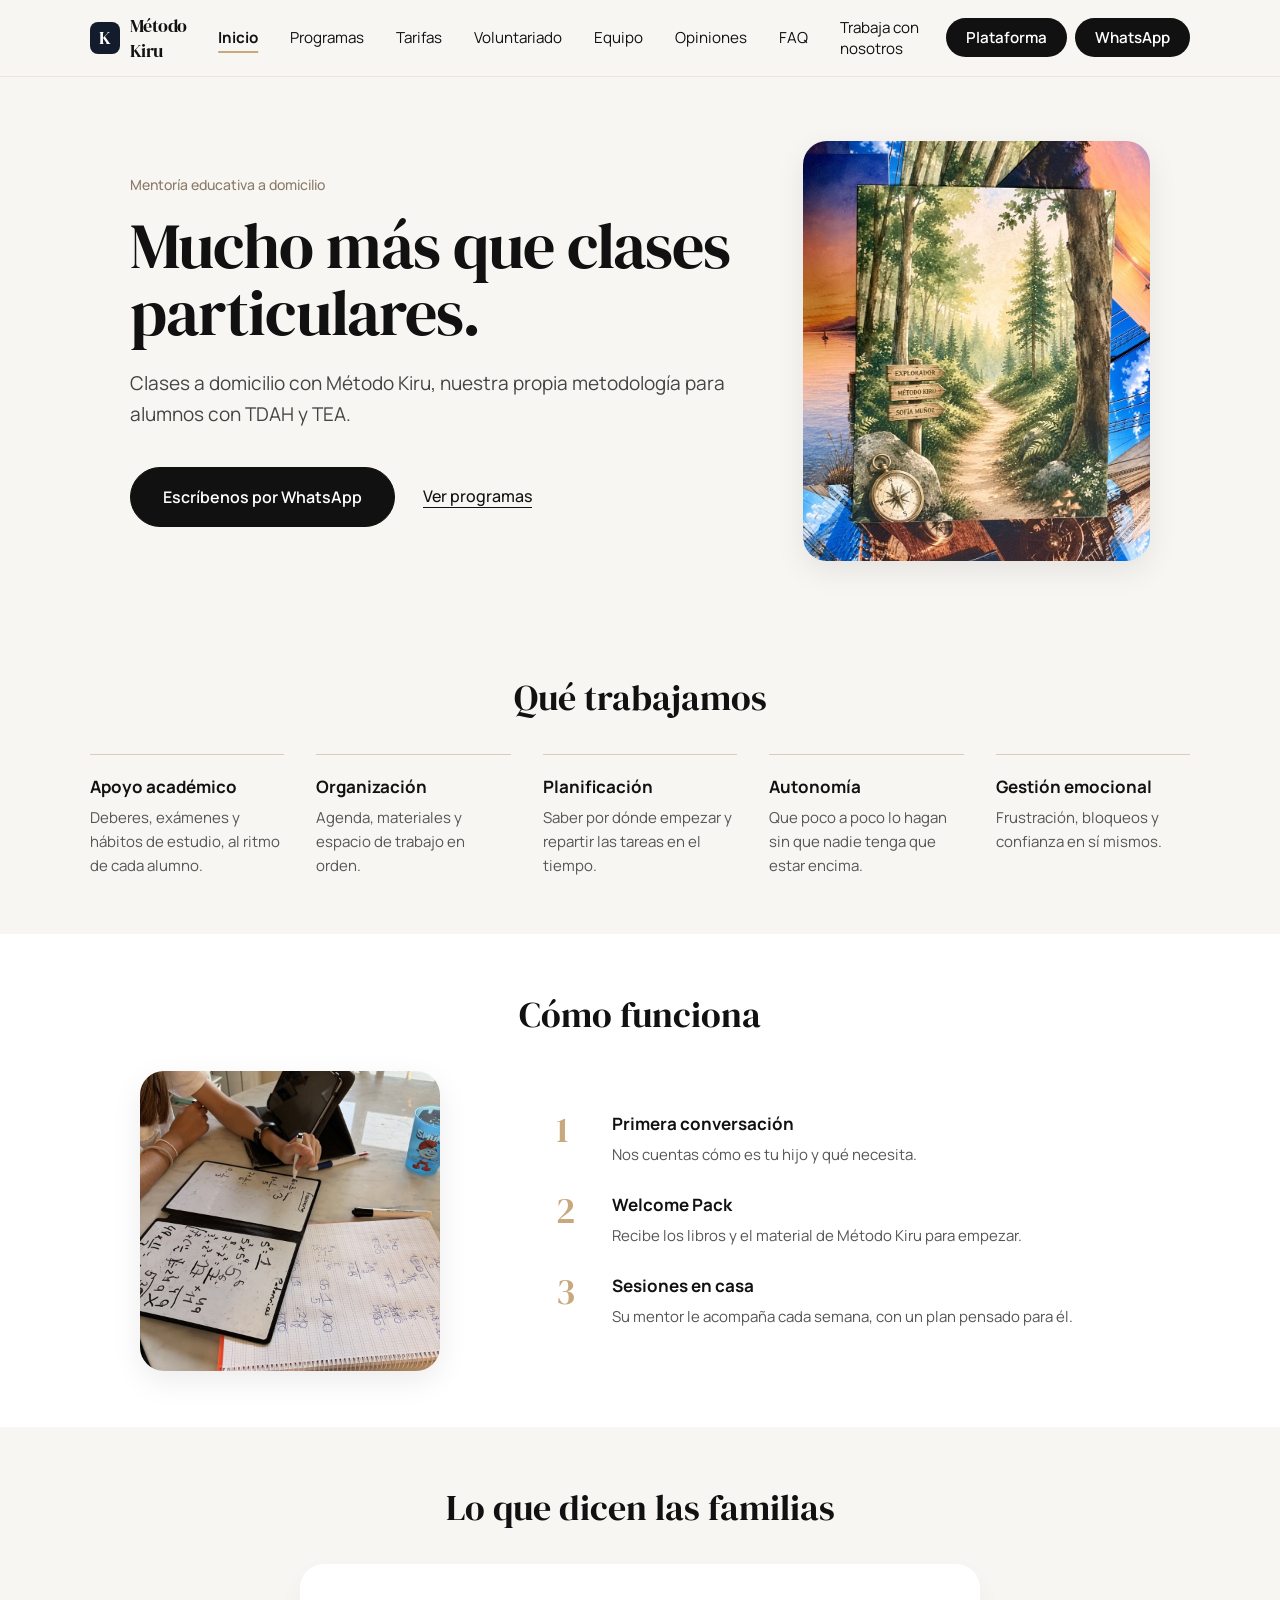
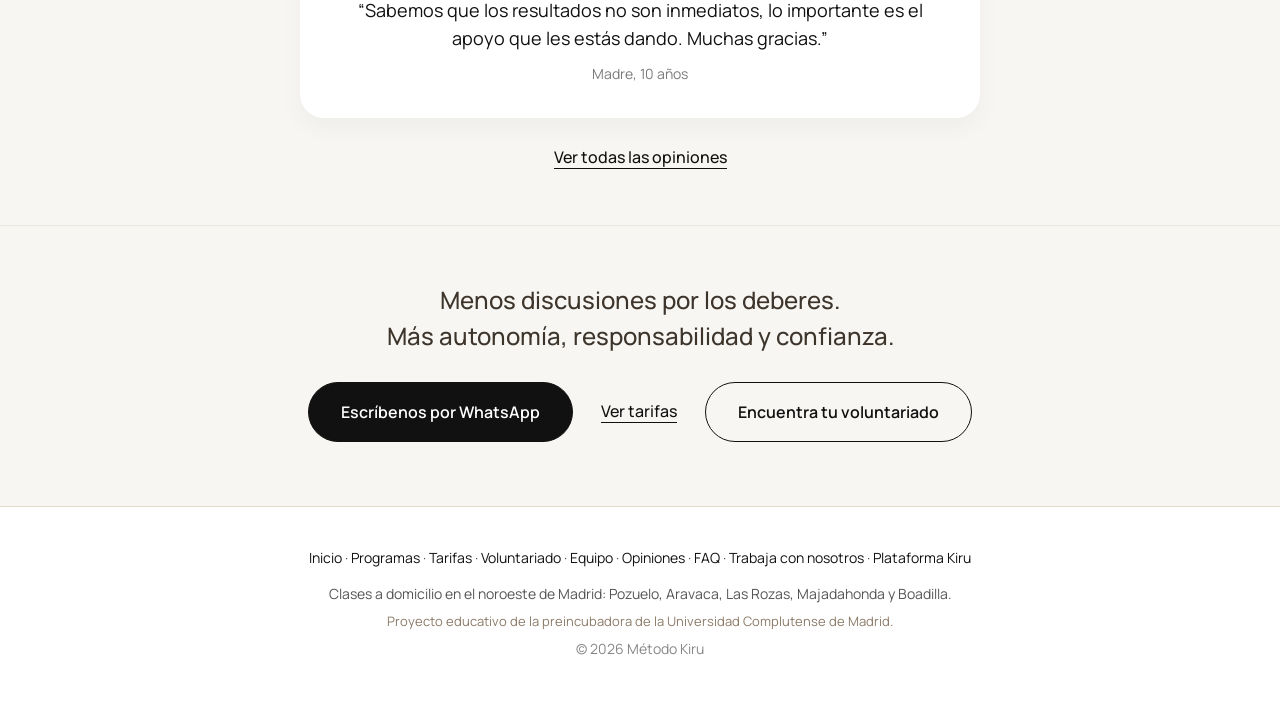
==== index.html @ ff2f57bf "Añade acceso al catálogo de voluntariado" ====
<!DOCTYPE html>
<html lang="es">
<head>
  <meta charset="UTF-8">
  <meta name="viewport" content="width=device-width, initial-scale=1.0">
  <title>Método Kiru | Clases y mentoría a domicilio para alumnos con TDAH y TEA</title>
  <meta name="description" content="Clases particulares y mentoría educativa a domicilio con Método Kiru, nuestra propia metodología para alumnos con TDAH y TEA. En el noroeste de Madrid: Pozuelo, Aravaca, Las Rozas, Majadahonda y Boadilla.">
  <link rel="stylesheet" href="style.css">
</head>
<body>

  <!-- BARRA SUPERIOR FIJA -->
  <header class="top-navbar">
    <nav>
      <a href="index.html" class="logo-container">
        <div class="logo-icon-box">K</div>
        <span class="logo-text">Método Kiru</span>
      </a>
      <div class="nav-links">
        <a href="index.html" class="active" aria-current="page">Inicio</a>
        <a href="programas.html">Programas</a>
        <a href="tarifas.html">Tarifas</a>
        <a href="voluntariado.html">Voluntariado</a>
        <a href="equipo.html">Equipo</a>
        <a href="testimonios.html">Opiniones</a>
        <a href="faq.html">FAQ</a>
        <a href="trabaja-con-nosotros.html">Trabaja con nosotros</a>
      </div>
      <div class="nav-actions">
        <a href="https://campus.metodokiru.es/" target="_blank" rel="noopener" class="mini-btn">Plataforma</a>
        <a href="https://wa.me/34651382833?text=Hola%2C%20me%20gustar%C3%ADa%20informaci%C3%B3n%20sobre%20M%C3%A9todo%20Kiru." target="_blank" rel="noopener" class="mini-btn">WhatsApp</a>
      </div>
    </nav>
  </header>

  <!-- CONTENIDO PRINCIPAL HERO -->
  <section class="hero hero-with-photo">
    <div class="hero-content">
      <p class="eyebrow">Mentoría educativa a domicilio</p>

      <h1>Mucho más que clases particulares.</h1>

      <p class="subtitle">
        Clases a domicilio con Método Kiru, nuestra propia metodología para alumnos con TDAH y TEA.
      </p>

      <div class="hero-buttons">
        <a href="https://wa.me/34651382833?text=Hola%2C%20me%20gustar%C3%ADa%20informaci%C3%B3n%20sobre%20M%C3%A9todo%20Kiru."
           target="_blank"
           class="primary">
          Escríbenos por WhatsApp
        </a>

        <a href="programas.html" class="text-link">
          Ver programas
        </a>
      </div>
    </div>
    <figure class="hero-photo">
      <img src="assets/welcome-pack-explorador.jpg" width="900" height="1200" alt="Libro Explorador de Método Kiru, parte del Welcome Pack">
    </figure>
  </section>

  <!-- QUÉ TRABAJAMOS -->
  <section class="section">
    <h2 class="section-title">Qué trabajamos</h2>

    <div class="pillars">
      <div class="pillar">
        <h3>Apoyo académico</h3>
        <p>Deberes, exámenes y hábitos de estudio, al ritmo de cada alumno.</p>
      </div>
      <div class="pillar">
        <h3>Organización</h3>
        <p>Agenda, materiales y espacio de trabajo en orden.</p>
      </div>
      <div class="pillar">
        <h3>Planificación</h3>
        <p>Saber por dónde empezar y repartir las tareas en el tiempo.</p>
      </div>
      <div class="pillar">
        <h3>Autonomía</h3>
        <p>Que poco a poco lo hagan sin que nadie tenga que estar encima.</p>
      </div>
      <div class="pillar">
        <h3>Gestión emocional</h3>
        <p>Frustración, bloqueos y confianza en sí mismos.</p>
      </div>
    </div>
  </section>

  <!-- CÓMO FUNCIONA -->
  <section class="section section-white">
    <h2 class="section-title">Cómo funciona</h2>

    <div class="how-it-works">
    <figure class="session-photo">
      <img src="assets/sesion-pizarras.jpg" width="900" height="1200" loading="lazy" alt="Alumno trabajando con pizarras durante una sesión de Método Kiru">
    </figure>
    <ol class="steps">
      <li>
        <span class="step-number">1</span>
        <h3>Primera conversación</h3>
        <p>Nos cuentas cómo es tu hijo y qué necesita.</p>
      </li>
      <li>
        <span class="step-number">2</span>
        <h3>Welcome Pack</h3>
        <p>Recibe los libros y el material de Método Kiru para empezar.</p>
      </li>
      <li>
        <span class="step-number">3</span>
        <h3>Sesiones en casa</h3>
        <p>Su mentor le acompaña cada semana, con un plan pensado para él.</p>
      </li>
    </ol>
    </div>
  </section>

  <!-- TESTIMONIOS -->
  <section class="section">
    <h2 class="section-title">Lo que dicen las familias</h2>
    <p class="review-stats" hidden></p>

    <blockquote class="testimonial-featured">
      “Sabemos que los resultados no son inmediatos, lo importante es el apoyo que les estás dando. Muchas gracias.”
      <span>Madre, 10 años</span>
    </blockquote>

    <div class="hero-buttons centered">
      <a href="testimonios.html" class="text-link">Ver todas las opiniones</a>
    </div>
  </section>

  <!-- LLAMADA FINAL -->
  <section class="closing">
    <p class="quote-text">Menos discusiones por los deberes.<br>Más autonomía, responsabilidad y confianza.</p>
    <div class="hero-buttons centered">
      <a href="https://wa.me/34651382833?text=Hola%2C%20me%20gustar%C3%ADa%20informaci%C3%B3n%20sobre%20M%C3%A9todo%20Kiru."
         target="_blank"
         class="primary">
        Escríbenos por WhatsApp
      </a>
      <a href="tarifas.html" class="text-link">Ver tarifas</a>
      <a href="voluntariado.html" class="secondary">Encuentra tu voluntariado</a>
    </div>
  </section>

  <!-- PIE DE PÁGINA -->
  <footer>
    <p class="footer-links"><a href="index.html">Inicio</a> · <a href="programas.html">Programas</a> · <a href="tarifas.html">Tarifas</a> · <a href="voluntariado.html">Voluntariado</a> · <a href="equipo.html">Equipo</a> · <a href="testimonios.html">Opiniones</a> · <a href="faq.html">FAQ</a> · <a href="trabaja-con-nosotros.html">Trabaja con nosotros</a> · <a href="https://campus.metodokiru.es/" target="_blank" rel="noopener">Plataforma Kiru</a></p>
    <p>Clases a domicilio en el noroeste de Madrid: Pozuelo, Aravaca, Las Rozas, Majadahonda y Boadilla.</p>
    <p class="footer-ucm">Proyecto educativo de la preincubadora de la Universidad Complutense de Madrid.</p>
    <p class="footer-copy">© 2026 Método Kiru</p>
  </footer>

  <script src="script.js"></script>
</body>
</html>
---- style.css ----
@import url('https://fonts.googleapis.com/css2?family=DM+Serif+Display&family=Manrope:wght@400;500;600;700&display=swap');

*{
  margin:0;
  padding:0;
  box-sizing:border-box;
}

body{
  background:#f7f6f2;
  color:#111;
  font-family:'Manrope', sans-serif;
  -webkit-font-smoothing:antialiased;
}

h1, h2, .logo-text, .logo-icon-box{
  font-family:'DM Serif Display', Georgia, serif;
}

/* =========================
   BARRA SUPERIOR FIJA
========================= */

.top-navbar {
  position: sticky;
  top: 0;
  z-index: 1000;
  background: #f7f6f2;
  border-bottom: 1px solid #eae6df;
  padding: 0.8rem 7%;
}

.top-navbar nav {
  display: flex;
  justify-content: space-between;
  align-items: center;
  max-width: 1200px;
  margin: 0 auto;
}

.logo-container {
  display: flex;
  align-items: center;
  gap: 10px;
  text-decoration: none;
}

.logo-icon-box {
  width: 32px;
  height: 32px;
  background-color: #121c2d;
  border-radius: 8px;
  display: flex;
  align-items: center;
  justify-content: center;
  color: white;
  font-size: 18px;
}

.logo-text {
  font-size: 18px;
  font-weight: 400;
  color: #111;
  letter-spacing: -0.5px;
}

/* Contenedor central de los enlaces */
.nav-links {
  display: flex;
  gap: 2rem;
  align-items: center;
  margin: 0 auto;
}

.top-navbar nav a {
  text-decoration: none;
  color: #111;
  font-size: 0.95rem;
  transition: opacity 0.2s ease;
}

.top-navbar nav a:hover {
  opacity: .6;
}

/* Botones negros de la barra (Plataforma y WhatsApp) */
.mini-btn {
  background: #111;
  color: white !important;
  font-weight: 600;
  white-space: nowrap;
  padding: 9px 20px !important;
  border-radius: 999px;
  font-size: 13.5px;
  text-decoration: none !important;
}

.mini-btn:hover {
  opacity: .9;
}

/* Barra superior: acciones y página actual */

.nav-actions{
  display: flex;
  gap: 8px;
  align-items: center;
}

.top-navbar .nav-links a.active{
  font-weight: 700;
  text-decoration: underline;
  text-decoration-color: #c8a97e;
  text-decoration-thickness: 2px;
  text-underline-offset: 8px;
}

/* En pantallas pequeñas las páginas se ven siempre, en una fila deslizable */
@media(max-width:1100px){
  .top-navbar{
    padding: 0.7rem 5% 0;
  }
  .top-navbar nav{
    flex-wrap: wrap;
    row-gap: 6px;
  }
  .nav-links{
    order: 3;
    width: 100%;
    margin: 0;
    gap: 22px;
    overflow-x: auto;
    white-space: nowrap;
    scrollbar-width: none;
    -webkit-overflow-scrolling: touch;
    padding: 8px 0 10px;
    -webkit-mask-image: linear-gradient(to right, #000 88%, transparent);
            mask-image: linear-gradient(to right, #000 88%, transparent);
  }
  .nav-links::-webkit-scrollbar{
    display: none;
  }
  .top-navbar .nav-links a{
    font-size: 15px;
    flex: 0 0 auto;
  }
  .top-navbar .nav-links a:last-child{
    padding-right: 32px;
  }
}

/* =========================
   SECCIÓN HERO
========================= */

.hero{
  padding: 64px 7% 56px;
  display: flex;
  flex-direction: column;
}

.hero-content{
  max-width: 850px;
  margin-top: 0;
}

.eyebrow{
  font-size: 14px;
  font-weight: 500;
  color: #8b7b68;
  margin-bottom: 18px;
}

h1{
  font-size: 64px;
  line-height: 1.05;
  font-weight: 400;
  letter-spacing: -1px;
  margin-bottom: 22px;
}

.subtitle{
  font-size: 19px;
  line-height: 1.65;
  max-width: 620px;
  color: #444;
  margin-bottom: 36px;
}

/* =========================
   BOTONES
========================= */

.hero-buttons{
  display: flex;
  gap: 28px;
  flex-wrap: wrap;
  align-items: center;
}

.hero-buttons a{
  text-decoration: none !important;
  padding: 18px 32px;
  border-radius: 999px;
  font-size: 16px;
  font-weight: 600;
  transition: .25s;
}

.hero-buttons a.text-link{
  padding: 0;
  border-radius: 0;
  color: #111;
  border-bottom: 1px solid #111;
  font-weight: 500;
}

.hero-buttons a.text-link:hover{
  opacity: .6;
}

.primary{
  background: #111;
  color: white !important;
  border: 1px solid #111;
}

.primary:hover{
  opacity: .9;
}

.secondary{
  color: #111 !important;
  border: 1px solid #111;
}

.secondary:hover{
  background: #111;
  color: white !important;
}

/* =========================
   SECCIONES GENERALES
========================= */

.quote{
  padding: 70px 7% 30px;
  text-align: center;
  border-top: 1px solid #eae6df;
}

.quote-text{
  max-width: 760px;
  margin: auto;
  font-size: 24px;
  line-height: 1.5;
  font-weight: 500;
  color: #3d342b;
}

/* Secciones de la home */

.section{
  padding: 56px 7%;
}

.section-white{
  background: white;
}

.section-title{
  font-size: 36px;
  font-weight: 400;
  text-align: center;
  margin-bottom: 32px;
}

.page-title{
  font-size: 48px;
  text-align: center;
  margin-bottom: 36px;
}

.hero-buttons.centered{
  justify-content: center;
  margin-top: 28px;
}

.testimonial-featured{
  max-width: 680px;
  margin: 0 auto;
  background: white;
  border-radius: 24px;
  padding: 32px 36px;
  font-size: 18px;
  line-height: 1.6;
  text-align: center;
  box-shadow: 0 10px 25px rgba(0,0,0,.04);
}

.pillars{
  max-width: 1100px;
  margin: 0 auto;
  display: grid;
  grid-template-columns: repeat(auto-fit, minmax(180px, 1fr));
  gap: 32px;
}

.pillar{
  border-top: 1px solid #d9ccb9;
  padding-top: 20px;
}

.pillar h3,
.steps h3{
  font-size: 17px;
  font-weight: 700;
  margin-bottom: 8px;
}

.pillar p,
.steps p{
  font-size: 15px;
  line-height: 1.6;
  color: #555;
}

.steps{
  list-style: none;
  max-width: 1000px;
  margin: 0 auto;
  display: grid;
  grid-template-columns: repeat(3, 1fr);
  gap: 40px;
}

.step-number{
  display: block;
  font-family: 'DM Serif Display', Georgia, serif;
  font-size: 36px;
  line-height: 1;
  color: #c8a97e;
  margin-bottom: 10px;
}

.testimonial-grid{
  max-width: 1100px;
  margin: 0 auto;
  display: grid;
  grid-template-columns: repeat(3, 1fr);
  gap: 24px;
}

.testimonial-grid blockquote{
  background: white;
  border-radius: 24px;
  padding: 32px;
  margin: 0;
  font-size: 17px;
  line-height: 1.6;
  box-shadow: 0 10px 25px rgba(0,0,0,.04);
}

.closing{
  padding: 56px 7% 64px;
  text-align: center;
  border-top: 1px solid #eae6df;
}

.closing .quote-text{
  margin-bottom: 4px;
}

.closing .hero-buttons{
  justify-content: center;
}

/* Fotos */

.hero-with-photo{
  flex-direction: row;
  align-items: center;
  gap: 56px;
  max-width: 1200px;
  margin: 0 auto;
}

.hero-with-photo .hero-content{
  flex: 1 1 0;
}

.hero-photo{
  flex: 0 0 34%;
  margin: 0;
}

.hero-photo img,
.session-photo img{
  display: block;
  width: 100%;
  height: auto;
  border-radius: 24px;
  box-shadow: 0 10px 30px rgba(0,0,0,.08);
}

.how-it-works{
  max-width: 1000px;
  margin: 0 auto;
  display: grid;
  grid-template-columns: 300px 1fr;
  gap: 48px;
  align-items: center;
}

.session-photo{
  margin: 0;
}

.session-photo img{
  height: 300px;
  object-fit: cover;
  object-position: center 45%;
}

.hero-photo img{
  max-height: 420px;
  object-fit: cover;
}

.how-it-works .steps{
  grid-template-columns: 1fr;
  gap: 26px;
}

.how-it-works .steps li{
  display: grid;
  grid-template-columns: 44px 1fr;
  column-gap: 12px;
}

.how-it-works .step-number{
  grid-row: span 2;
  margin-bottom: 0;
}

.welcome-pack-photo{
  float: right;
  width: 92px;
  height: auto;
  margin: 2px 0 8px 16px;
  border-radius: 12px;
}

/* Equipo */

.page-intro{
  text-align: center;
  color: #555;
  margin: -20px auto 36px;
  max-width: 560px;
}

.team-grid{
  max-width: 1000px;
  margin: 0 auto;
  display: grid;
  grid-template-columns: repeat(auto-fit, minmax(min(240px, 100%), 280px));
  justify-content: center;
  gap: 24px;
}

.team-card{
  background: white;
  border-radius: 24px;
  padding: 32px 24px;
  text-align: center;
  box-shadow: 0 10px 25px rgba(0,0,0,.04);
}

.team-photo{
  width: 112px;
  height: 112px;
  margin: 0 auto 18px;
  border-radius: 50%;
  overflow: hidden;
  background: #f9f4ec;
  display: flex;
  align-items: center;
  justify-content: center;
  font-family: 'DM Serif Display', Georgia, serif;
  font-size: 34px;
  color: #8b7b68;
}

.team-photo img{
  width: 100%;
  height: 100%;
  object-fit: cover;
}

.team-name{
  font-family: 'DM Serif Display', Georgia, serif;
  font-size: 24px;
  font-weight: 400;
  margin-bottom: 6px;
}

.team-studies{
  font-size: 15px;
  color: #8b7b68;
  margin-bottom: 12px;
}

.team-exp{
  font-size: 15px;
  line-height: 1.6;
  color: #444;
}

.team-info{
  margin-top: 14px;
  padding-top: 12px;
  border-top: 1px solid #eae6df;
  display: grid;
  grid-template-columns: auto 1fr;
  gap: 4px 10px;
  text-align: left;
  font-size: 13px;
  line-height: 1.5;
}

.team-info dt{
  font-weight: 700;
  color: #3d342b;
}

.team-info dd{
  color: #555;
}

.review-stats{
  text-align: center;
  font-size: 15px;
  font-weight: 600;
  color: #8b7b68;
  margin: -16px auto 28px;
}

.team-tabs{
  display: flex;
  flex-wrap: wrap;
  justify-content: center;
  gap: 10px;
  margin: 0 auto 40px;
}

.team-tabs a{
  padding: 8px 18px;
  border-radius: 999px;
  background: white;
  color: #3d342b;
  text-decoration: none;
  font-size: 15px;
  box-shadow: 0 4px 12px rgba(0,0,0,.04);
}

.team-tabs a:hover{
  background: #f9f4ec;
}

.team-section{
  margin: 0 auto 56px;
  scroll-margin-top: 100px;
}

.team-section-title{
  text-align: center;
  font-size: 30px;
  font-weight: 400;
  margin-bottom: 6px;
}

.team-section-intro{
  text-align: center;
  color: #6b6258;
  margin: 0 auto 24px;
  max-width: 520px;
}

.team-empty{
  grid-column: 1 / -1;
  text-align: center;
  color: #6b6258;
}

/* Welcome Pack en Tarifas */

.welcome-pack{
  padding-top: 22px;
}

.welcome-pack-row{
  display: flex;
  justify-content: space-between;
  align-items: center;
  font-weight: 700;
  color: #3d342b;
}

.welcome-pack-row strong{
  font-size: 1.2rem;
}

.welcome-pack p{
  margin-top: 8px;
  font-size: 14px;
  line-height: 1.6;
  color: #6b6258;
}

.price-note{
  max-width: 1000px;
  margin: 0 auto;
  text-align: center;
  font-size: 14px;
  color: #6b6258;
}

.testimonials{
  background: white;
  padding: 80px 7%;
}

.testimonials h2{
  font-size: 32px;
  font-weight: 400;
  text-align: center;
  margin-bottom: 40px;
}

blockquote{
  max-width: 850px;
  margin: 0 auto 40px;
  font-size: 20px;
  line-height: 1.5;
}

blockquote span{
  display: block;
  margin-top: 10px;
  font-size: 14px;
  opacity: .55;
}

.programas-comparacion{
  max-width: 1100px;
  margin: 60px auto;
  padding: 0 20px;
  display: grid;
  grid-template-columns: repeat(auto-fit, minmax(320px, 1fr));
  gap: 30px;
}

.programa-card{
  background: #fff;
  border: 1px solid #e9e6e0;
  border-radius: 20px;
  padding: 35px;
  position: relative;
  box-shadow: 0 6px 22px rgba(35,32,27,.045);
}

.programa-card.destacado{
  background: #fff;
  border: 1px solid #d8d1c5;
  transform: none;
}

.etiqueta{
  position: absolute;
  top: -12px;
  right: 20px;
  background: #292825;
  color: white;
  padding: 8px 16px;
  border-radius: 999px;
  font-size: .8rem;
  font-weight: 600;
}

.programa-header{
  margin-bottom:25px;
}

.programa-header h3{
  color:#3d342b;
  margin-bottom:6px;
  font-size:1.8rem;
}

.programa-header p{
  color:#8b7b68;
}

.programa-card ul{
  list-style:none;
  padding:0;
  margin:0;
}

.programa-card li{
  padding:12px 0;
  border-bottom:1px solid #eeece7;
  display:flex;
  align-items:center;
  gap:12px;
}

.programa-card li.si::before{
  content:"✓";
  color:#8a9a5b;
  font-weight:bold;
  font-size:1.2rem;
}

.programa-card li.no::before{
  content:"✕";
  color:#c2b5a4;
  font-weight:bold;
  font-size:1.1rem;
}

.beneficio{
  margin-top:30px;
  padding-top:20px;
  border-top:1px solid #eeece7;
}

.beneficio strong{
  display:block;
  margin-bottom:10px;
  color:#3d342b;
}

.beneficio p{
  color:#6b6258;
  line-height:1.6;
}

.program-note{
  text-align:center;
  margin-top:30px;
  color:#666;
  line-height:1.7;
}

.program-note p{
  margin-bottom:10px;
}

.tarifas-grid{
  max-width:1000px;
  margin:60px auto;
  padding:0 20px;
  display:grid;
  grid-template-columns:repeat(auto-fit,minmax(min(320px,100%),1fr));
  gap:30px;
}

.tarifa-card{
  background:#f9f4ec;
  border:1px solid #e4d8c7;
  border-radius:20px;
  padding:35px;
  box-shadow:0 10px 30px rgba(0,0,0,.05);
  position:relative;
}

.tarifa-card.destacado{
  border:2px solid #c8a97e;
}

.tarifa-card h3{
  font-family:'DM Serif Display', Georgia, serif;
  font-weight:400;
  text-align:center;
  margin-bottom:25px;
  color:#3d342b;
  font-size:1.8rem;
}

.precio-item{
  display:flex;
  justify-content:space-between;
  align-items:center;
  padding:18px 0;
  border-bottom:1px solid #e4d8c7;
}

.precio-item:last-child{
  border-bottom:none;
}

.precio-item span{
  color:#6b6258;
}

.precio-item strong{
  font-size:1.2rem;
  color:#3d342b;
}

.subpage-hero{
  padding: 60px 7% !important;
}

.subpage-content{
  max-width:900px;
}

.faq-section{
  max-width:760px;
  margin:0 auto;
}

.faq-item{
  background:white;
  border-radius:20px;
  margin-bottom:12px;
  padding:0 24px;
  box-shadow:0 10px 25px rgba(0,0,0,.04);
}

.faq-question{
  width:100%;
  border:none;
  background:none;
  padding:20px 0;
  cursor:pointer;
  display:flex;
  justify-content:space-between;
  align-items:center;
  gap:16px;
  font-family:'Manrope', sans-serif;
  font-weight:600;
  font-size:17px;
  color:#111;
  text-align:left;
}

.faq-question span{
  flex:0 0 auto;
  font-size:22px;
  color:#c8a97e;
  transition:transform .2s ease;
}

.faq-item.active .faq-question span{
  transform:rotate(45deg);
}

.faq-answer{
  max-height:0;
  overflow:hidden;
  transition:max-height .3s ease;
}

.faq-answer p{
  padding-bottom:20px;
  font-size:16px;
  line-height:1.7;
  color:#444;
}

.faq-item.active .faq-answer{
  max-height:500px;
}

.family-dashboard{
  display:grid;
  grid-template-columns:repeat(2,1fr);
  gap:24px;
  padding:40px 7% 100px;
}

.family-card{
  background:white;
  border-radius:28px;
  padding:40px;
  text-decoration:none;
  color:#111;
  box-shadow:0 10px 25px rgba(0,0,0,.04);
  transition:.25s;
}

.family-card:hover{
  transform:translateY(-4px);
}

.family-card h2{
  font-size:36px;
  margin-bottom:15px;
}

.family-card span{
  opacity:.6;
}

.card-label {
  font-size: 12px;
  text-transform: uppercase;
  letter-spacing: 2px;
  opacity: 0.5;
  margin-bottom: 8px;
}

footer p{
  margin-bottom:6px;
}

.footer-links a{
  color:#111;
  text-decoration:none;
}

.footer-links a:hover{
  text-decoration:underline;
}

.footer-links{
  margin-bottom:14px !important;
}

.footer-ucm{
  font-size:13px;
  color:#8b7b68;
}

.footer-copy{
  opacity:.7;
}

footer{
  text-align:center;
  padding:40px 7%;
  background:white;
  border-top:1px solid #e4d8c7;
  color:#555;
  font-size:14px;
  line-height:1.6;
}

@media(max-width:900px){
  .hero{
    padding:40px 6% 60px;
  }
  h1{
    font-size:44px;
  }
  .hero-buttons{
    flex-direction:column;
    align-items:stretch;
  }
  .hero-buttons a.text-link{
    align-self:center;
    width:auto;
  }
  .hero{
    padding:36px 6% 40px;
  }
  .hero-with-photo{
    flex-direction:column;
    align-items:stretch;
    gap:28px;
  }
  .hero-photo{
    order:-1;
  }
  .hero-photo img{
    max-height:none;
    height:200px;
    object-fit:cover;
    object-position:center 30%;
  }
  .how-it-works{
    grid-template-columns:1fr;
    gap:26px;
  }
  .session-photo img{
    height:220px;
    object-fit:cover;
    object-position:center 45%;
  }
  .pillars{
    grid-template-columns:1fr 1fr;
    gap:22px 18px;
  }
  .pillar{
    padding-top:14px;
  }
  .pillar h3,
  .steps h3{
    font-size:16px;
    margin-bottom:4px;
  }
  .pillar p,
  .steps p{
    font-size:14px;
  }
  .steps{
    gap:22px;
  }
  .steps li{
    display:grid;
    grid-template-columns:36px 1fr;
    column-gap:10px;
  }
  .step-number{
    grid-row:span 2;
    font-size:30px;
    margin-bottom:0;
  }
  .closing{
    padding:44px 6% 48px;
  }
  .section{
    padding:60px 6%;
  }
  .section-title{
    font-size:32px;
    margin-bottom:32px;
  }
  .steps,
  .testimonial-grid{
    grid-template-columns:1fr;
  }
  .quote-text{
    font-size:20px;
  }
  .page-title{
    font-size:36px;
  }
  .testimonial-featured{
    padding:26px 22px;
    font-size:17px;
  }
  .hero-buttons a{
    width:100%;
    text-align:center;
  }
  .family-dashboard{
    grid-template-columns:1fr;
  }
}
@media(max-width:600px){
  .tarifas-grid{
    padding:0;
    margin:36px auto;
    gap:20px;
  }
  .tarifa-card{
    padding:26px 22px;
  }
  .precio-item span{
    font-size:15px;
  }
  .precio-item strong{
    white-space:nowrap;
  }
}

@media(max-width:420px){
  .mini-btn{
    padding: 8px 13px !important;
    font-size: 13px;
  }
  .logo-text{
    font-size: 16px;
  }
  .logo-container{
    gap: 8px;
  }
}

@media(max-width:380px){
  .mini-btn{
    padding: 7px 11px !important;
    font-size: 12.5px;
  }
  .nav-actions{
    gap: 6px;
  }
  .logo-text{
    font-size: 15px;
  }
}
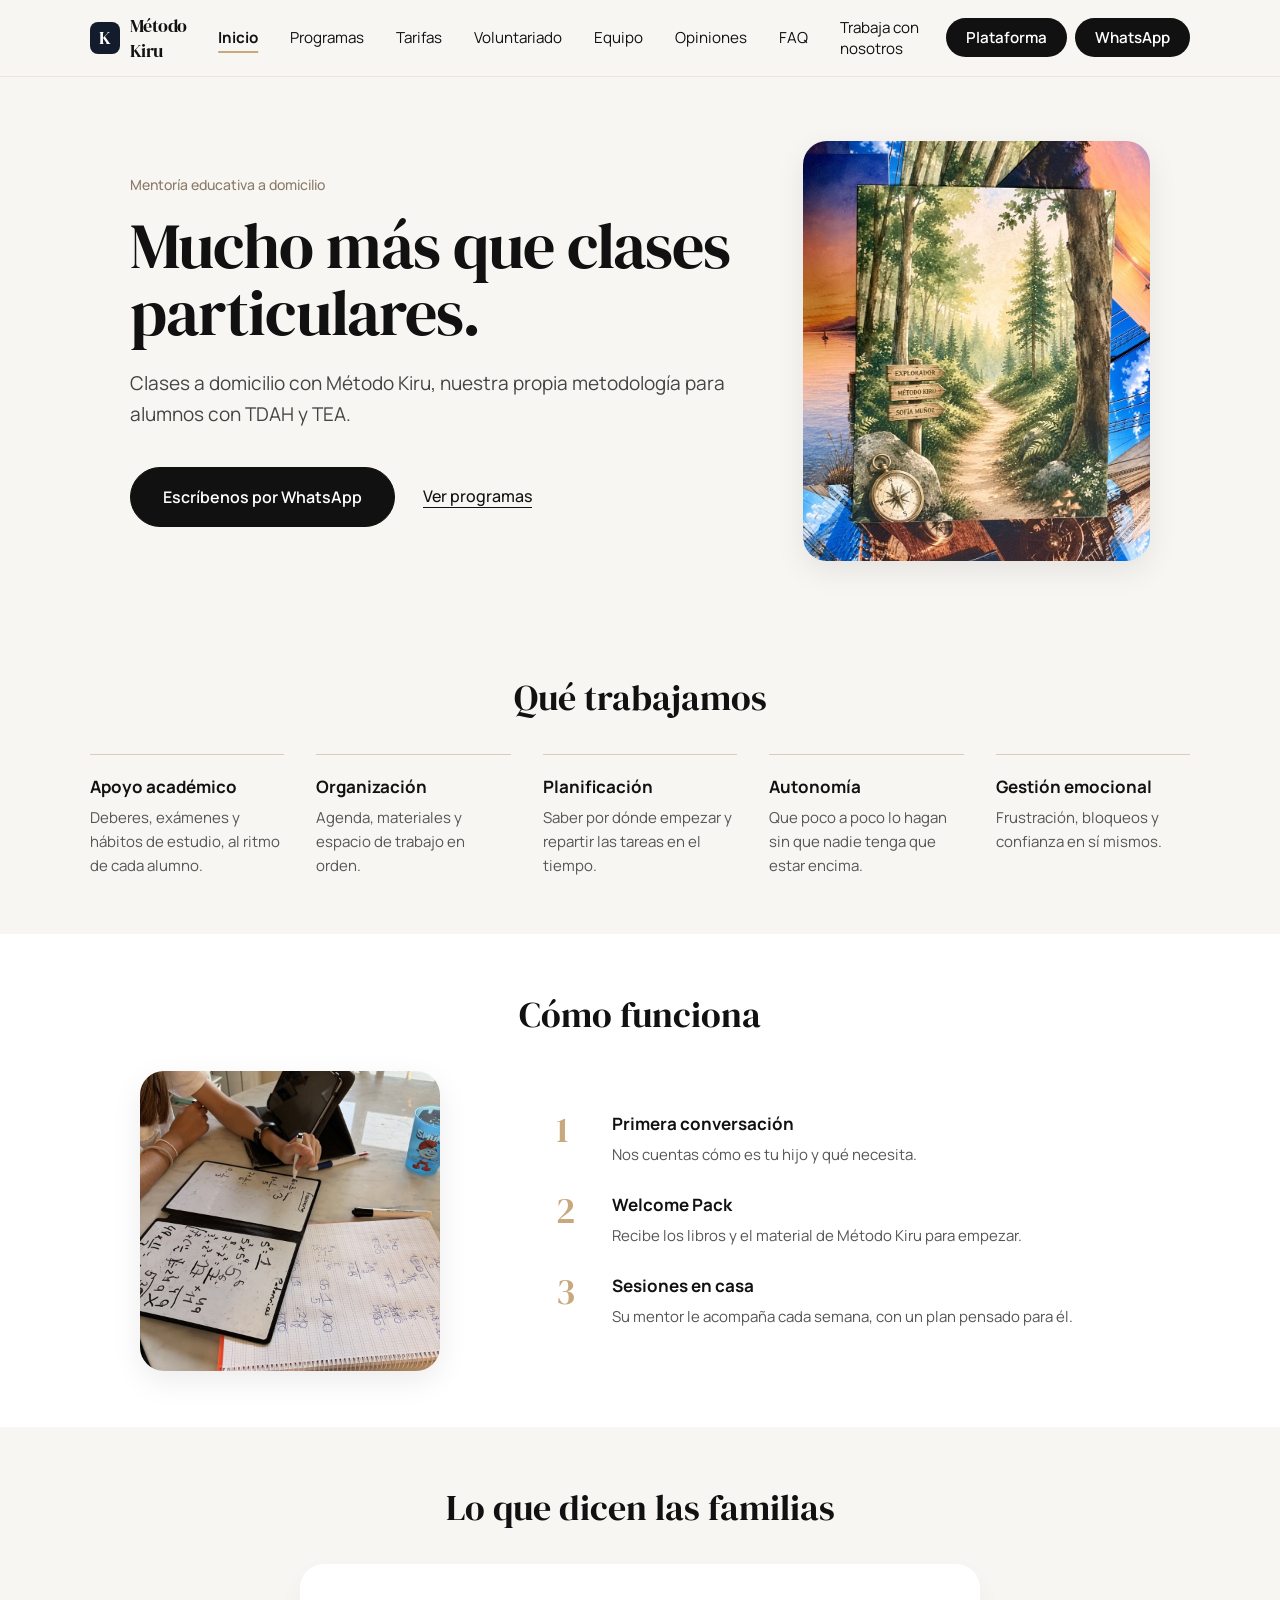
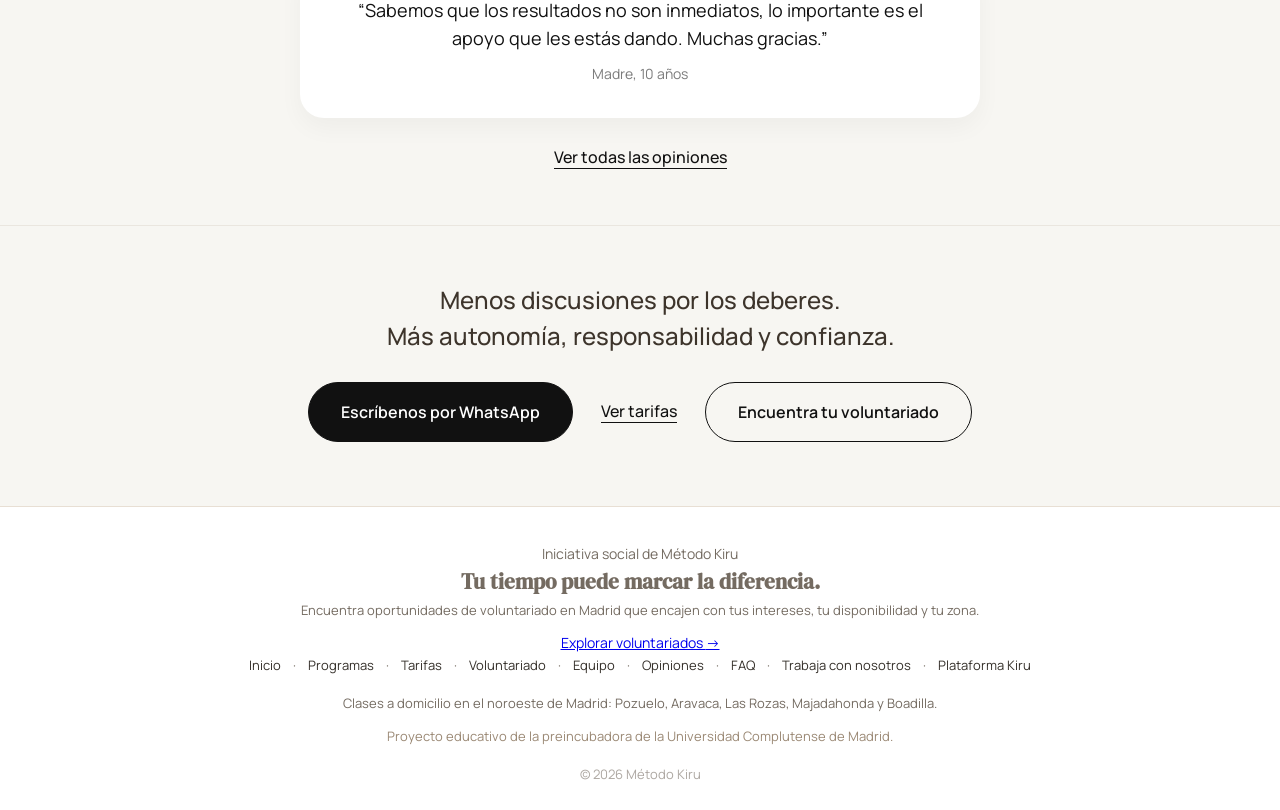
==== commit 922b8946: "Improve volunteer CTA and navigation" ====
--- a/index.html
+++ b/index.html
@@ -148,6 +148,15 @@
 
   <!-- PIE DE PÁGINA -->
   <footer>
+    <div class="footer-volunteer-cta">
+      <div class="footer-volunteer-copy">
+        <span class="footer-volunteer-eyebrow">Iniciativa social de Método Kiru</span>
+        <h2>Tu tiempo puede marcar la diferencia.</h2>
+        <p>Encuentra oportunidades de voluntariado en Madrid que encajen con tus intereses, tu disponibilidad y tu zona.</p>
+      </div>
+      <a class="footer-volunteer-button" href="voluntariado.html">Explorar voluntariados <span aria-hidden="true">→</span></a>
+    </div>
+
     <p class="footer-links"><a href="index.html">Inicio</a> · <a href="programas.html">Programas</a> · <a href="tarifas.html">Tarifas</a> · <a href="voluntariado.html">Voluntariado</a> · <a href="equipo.html">Equipo</a> · <a href="testimonios.html">Opiniones</a> · <a href="faq.html">FAQ</a> · <a href="trabaja-con-nosotros.html">Trabaja con nosotros</a> · <a href="https://campus.metodokiru.es/" target="_blank" rel="noopener">Plataforma Kiru</a></p>
     <p>Clases a domicilio en el noroeste de Madrid: Pozuelo, Aravaca, Las Rozas, Majadahonda y Boadilla.</p>
     <p class="footer-ucm">Proyecto educativo de la preincubadora de la Universidad Complutense de Madrid.</p>
--- a/style.css
+++ b/style.css
@@ -1094,3 +1094,42 @@
     font-size: 15px;
   }
 }
+
+
+/* Pie de página: limpio, legible y coherente con la paleta neutra */
+footer {
+  background: #fff;
+  border-top: 1px solid #e8dfd4;
+  padding: 36px 6% 24px;
+  text-align: center;
+  color: #746b61;
+}
+footer p {
+  max-width: 980px;
+  margin: 0 auto 10px;
+  font-size: 13px;
+  line-height: 1.8;
+}
+footer .footer-links {
+  display: flex;
+  flex-wrap: wrap;
+  justify-content: center;
+  align-items: center;
+  gap: 8px 12px;
+  margin-bottom: 18px;
+}
+footer .footer-links a {
+  color: #342f29;
+  text-decoration: none;
+  white-space: nowrap;
+}
+footer .footer-links a:hover {
+  text-decoration: underline;
+  text-underline-offset: 4px;
+}
+footer .footer-ucm { color: #9a8874; }
+footer .footer-copy { margin-top: 14px; margin-bottom: 0; color: #8b837b; }
+@media(max-width:760px) {
+  footer { padding: 28px 5% 20px; }
+  footer .footer-links { gap: 10px 12px; }
+}
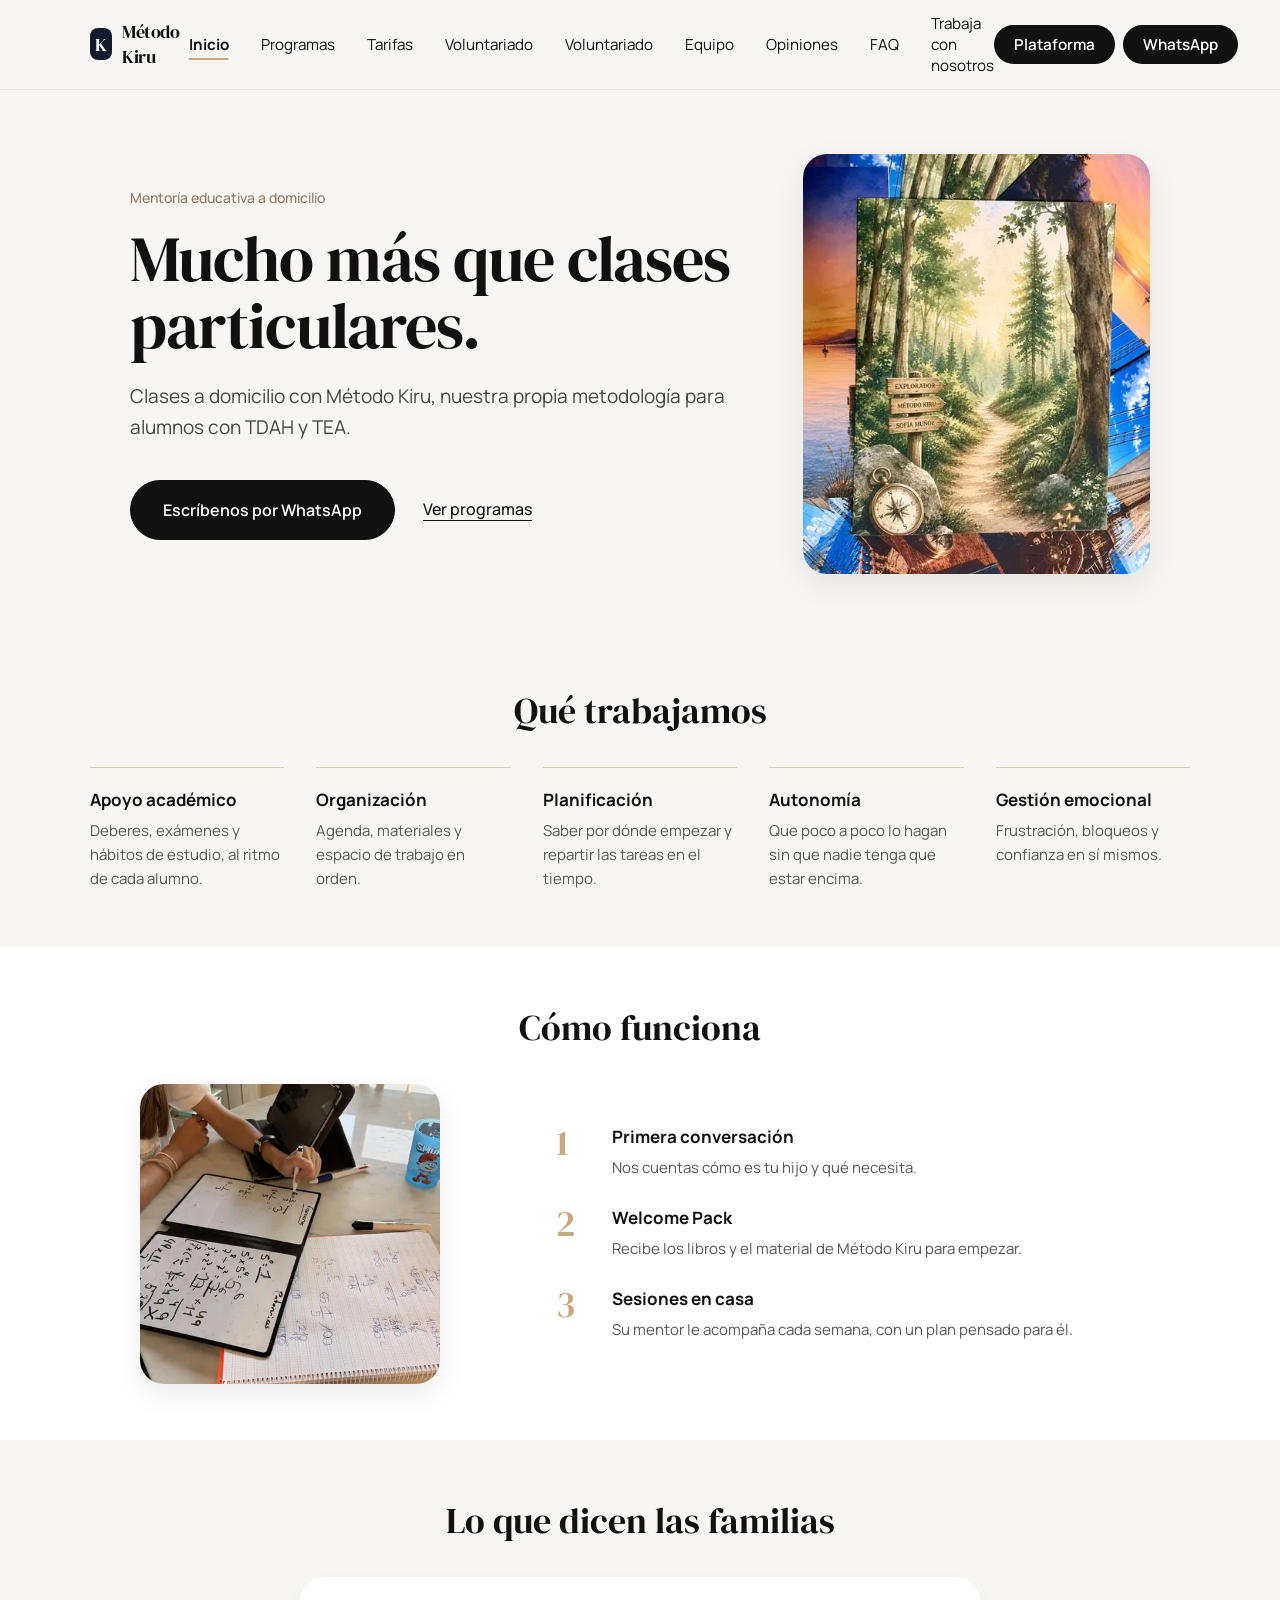
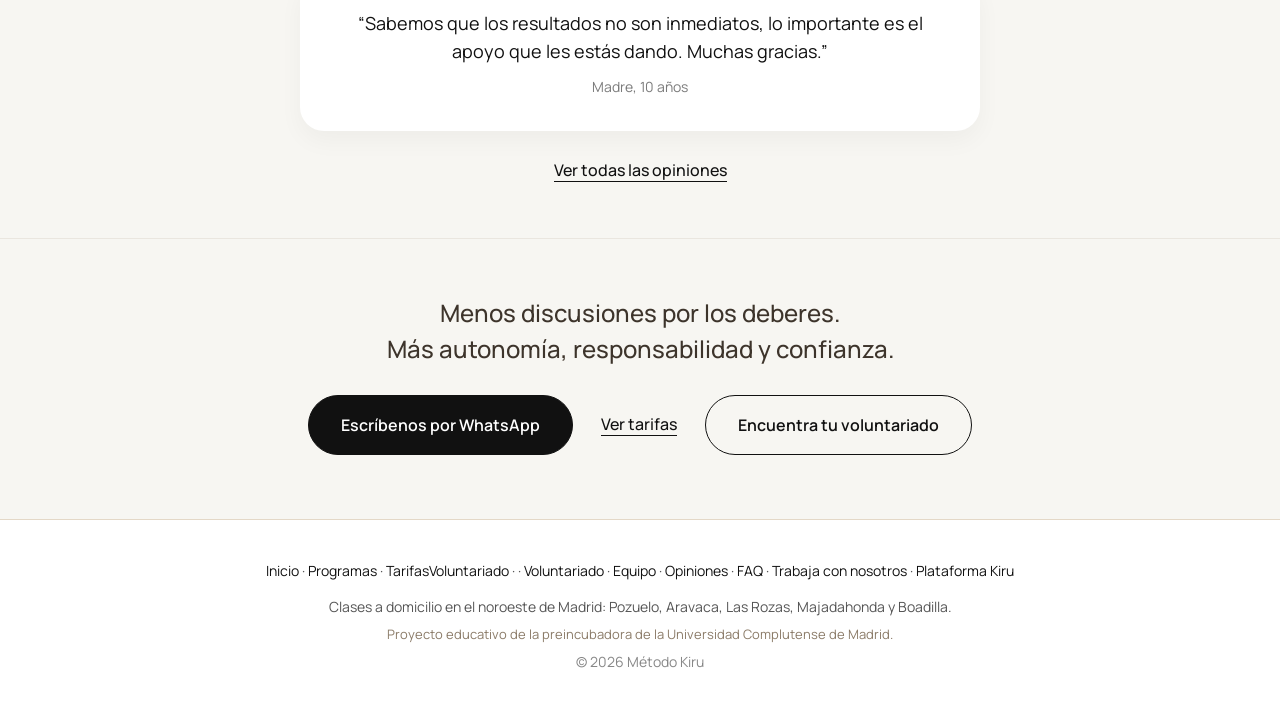
==== commit 1ed1716e: "Fase 1 técnica: calculadora, pruebas de protección, SEO base y rendimiento - Corrige el error de la " ====
--- a/index.html
+++ b/index.html
@@ -5,26 +5,43 @@
   <meta name="viewport" content="width=device-width, initial-scale=1.0">
   <title>Método Kiru | Clases y mentoría a domicilio para alumnos con TDAH y TEA</title>
   <meta name="description" content="Clases particulares y mentoría educativa a domicilio con Método Kiru, nuestra propia metodología para alumnos con TDAH y TEA. En el noroeste de Madrid: Pozuelo, Aravaca, Las Rozas, Majadahonda y Boadilla.">
-  <link rel="stylesheet" href="style.css">
+  <link rel="preconnect" href="https://fonts.googleapis.com">
+  <link rel="preconnect" href="https://fonts.gstatic.com" crossorigin>
+  <link rel="stylesheet" href="https://fonts.googleapis.com/css2?family=DM+Serif+Display&family=Manrope:wght@400;500;600;700&display=swap">
+  <link rel="canonical" href="https://www.metodokiru.es/">
+  <link rel="icon" href="/favicon.ico" sizes="any">
+  <link rel="icon" href="/favicon.svg" type="image/svg+xml">
+  <link rel="apple-touch-icon" href="/apple-touch-icon.png">
+  <meta property="og:type" content="website">
+  <meta property="og:site_name" content="Método Kiru">
+  <meta property="og:locale" content="es_ES">
+  <meta property="og:title" content="Método Kiru | Clases y mentoría a domicilio para alumnos con TDAH y TEA">
+  <meta property="og:description" content="Clases particulares y mentoría educativa a domicilio con Método Kiru, nuestra propia metodología para alumnos con TDAH y TEA. En el noroeste de Madrid: Pozuelo, Aravaca, Las Rozas, Majadahonda y Boadilla.">
+  <meta property="og:url" content="https://www.metodokiru.es/">
+  <meta property="og:image" content="https://www.metodokiru.es/assets/og-metodo-kiru.jpg">
+  <meta property="og:image:width" content="1200">
+  <meta property="og:image:height" content="630">
+  <meta name="twitter:card" content="summary_large_image">
+  <link rel="stylesheet" href="/style.css">
 </head>
 <body>
 
   <!-- BARRA SUPERIOR FIJA -->
   <header class="top-navbar">
     <nav>
-      <a href="index.html" class="logo-container">
+      <a href="/" class="logo-container">
         <div class="logo-icon-box">K</div>
         <span class="logo-text">Método Kiru</span>
       </a>
       <div class="nav-links">
-        <a href="index.html" class="active" aria-current="page">Inicio</a>
-        <a href="programas.html">Programas</a>
-        <a href="tarifas.html">Tarifas</a>
-        <a href="voluntariado.html">Voluntariado</a>
-        <a href="equipo.html">Equipo</a>
-        <a href="testimonios.html">Opiniones</a>
-        <a href="faq.html">FAQ</a>
-        <a href="trabaja-con-nosotros.html">Trabaja con nosotros</a>
+        <a href="/" class="active" aria-current="page">Inicio</a>
+        <a href="/programas">Programas</a>
+        <a href="/tarifas">Tarifas</a>
+        <a href="/voluntariado">Voluntariado</a>
+        <a href="/equipo">Equipo</a>
+        <a href="/testimonios">Opiniones</a>
+        <a href="/faq">FAQ</a>
+        <a href="/trabaja-con-nosotros">Trabaja con nosotros</a>
       </div>
       <div class="nav-actions">
         <a href="https://campus.metodokiru.es/" target="_blank" rel="noopener" class="mini-btn">Plataforma</a>
@@ -46,18 +63,18 @@
 
       <div class="hero-buttons">
         <a href="https://wa.me/34651382833?text=Hola%2C%20me%20gustar%C3%ADa%20informaci%C3%B3n%20sobre%20M%C3%A9todo%20Kiru."
-           target="_blank"
+           target="_blank" rel="noopener"
            class="primary">
           Escríbenos por WhatsApp
         </a>
 
-        <a href="programas.html" class="text-link">
+        <a href="/programas" class="text-link">
           Ver programas
         </a>
       </div>
     </div>
     <figure class="hero-photo">
-      <img src="assets/welcome-pack-explorador.jpg" width="900" height="1200" alt="Libro Explorador de Método Kiru, parte del Welcome Pack">
+      <picture><source type="image/webp" srcset="/assets/welcome-pack-explorador-450.webp 450w, /assets/welcome-pack-explorador-900.webp 900w" sizes="(max-width: 900px) 100vw, 400px"><img src="/assets/welcome-pack-explorador.jpg" width="900" height="1200" fetchpriority="high" decoding="async" alt="Libro Explorador de Método Kiru, parte del Welcome Pack"></picture>
     </figure>
   </section>
 
@@ -95,7 +112,7 @@
 
     <div class="how-it-works">
     <figure class="session-photo">
-      <img src="assets/sesion-pizarras.jpg" width="900" height="1200" loading="lazy" alt="Alumno trabajando con pizarras durante una sesión de Método Kiru">
+      <picture><source type="image/webp" srcset="/assets/sesion-pizarras-450.webp 450w, /assets/sesion-pizarras-900.webp 900w" sizes="(max-width: 900px) 100vw, 300px"><img src="/assets/sesion-pizarras.jpg" width="900" height="1200" loading="lazy" decoding="async" alt="Alumno trabajando con pizarras durante una sesión de Método Kiru"></picture>
     </figure>
     <ol class="steps">
       <li>
@@ -128,7 +145,7 @@
     </blockquote>
 
     <div class="hero-buttons centered">
-      <a href="testimonios.html" class="text-link">Ver todas las opiniones</a>
+      <a href="/testimonios" class="text-link">Ver todas las opiniones</a>
     </div>
   </section>
 
@@ -137,32 +154,23 @@
     <p class="quote-text">Menos discusiones por los deberes.<br>Más autonomía, responsabilidad y confianza.</p>
     <div class="hero-buttons centered">
       <a href="https://wa.me/34651382833?text=Hola%2C%20me%20gustar%C3%ADa%20informaci%C3%B3n%20sobre%20M%C3%A9todo%20Kiru."
-         target="_blank"
+         target="_blank" rel="noopener"
          class="primary">
         Escríbenos por WhatsApp
       </a>
-      <a href="tarifas.html" class="text-link">Ver tarifas</a>
-      <a href="voluntariado.html" class="secondary">Encuentra tu voluntariado</a>
+      <a href="/tarifas" class="text-link">Ver tarifas</a>
+      <a href="/voluntariado" class="secondary">Encuentra tu voluntariado</a>
     </div>
   </section>
 
   <!-- PIE DE PÁGINA -->
   <footer>
-    <div class="footer-volunteer-cta">
-      <div class="footer-volunteer-copy">
-        <span class="footer-volunteer-eyebrow">Iniciativa social de Método Kiru</span>
-        <h2>Tu tiempo puede marcar la diferencia.</h2>
-        <p>Encuentra oportunidades de voluntariado en Madrid que encajen con tus intereses, tu disponibilidad y tu zona.</p>
-      </div>
-      <a class="footer-volunteer-button" href="voluntariado.html">Explorar voluntariados <span aria-hidden="true">→</span></a>
-    </div>
-
-    <p class="footer-links"><a href="index.html">Inicio</a> · <a href="programas.html">Programas</a> · <a href="tarifas.html">Tarifas</a> · <a href="voluntariado.html">Voluntariado</a> · <a href="equipo.html">Equipo</a> · <a href="testimonios.html">Opiniones</a> · <a href="faq.html">FAQ</a> · <a href="trabaja-con-nosotros.html">Trabaja con nosotros</a> · <a href="https://campus.metodokiru.es/" target="_blank" rel="noopener">Plataforma Kiru</a></p>
+    <p class="footer-links"><a href="/">Inicio</a> · <a href="/programas">Programas</a> · <a href="/tarifas">Tarifas</a> · <a href="/voluntariado">Voluntariado</a> · <a href="/equipo">Equipo</a> · <a href="/testimonios">Opiniones</a> · <a href="/faq">FAQ</a> · <a href="/trabaja-con-nosotros">Trabaja con nosotros</a> · <a href="https://campus.metodokiru.es/" target="_blank" rel="noopener">Plataforma Kiru</a></p>
     <p>Clases a domicilio en el noroeste de Madrid: Pozuelo, Aravaca, Las Rozas, Majadahonda y Boadilla.</p>
     <p class="footer-ucm">Proyecto educativo de la preincubadora de la Universidad Complutense de Madrid.</p>
     <p class="footer-copy">© 2026 Método Kiru</p>
   </footer>
 
-  <script src="script.js"></script>
+  <script src="/script.js"></script>
 </body>
 </html>
--- a/style.css
+++ b/style.css
@@ -1,5 +1,3 @@
-@import url('https://fonts.googleapis.com/css2?family=DM+Serif+Display&family=Manrope:wght@400;500;600;700&display=swap');
-
 *{
   margin:0;
   padding:0;
@@ -392,6 +390,11 @@
 .hero-photo{
   flex: 0 0 34%;
   margin: 0;
+}
+
+.hero-photo picture,
+.session-photo picture{
+  display:block;
 }
 
 .hero-photo img,
@@ -692,7 +695,11 @@
   margin-bottom:25px;
 }
 
+.programa-header h2,
 .programa-header h3{
+  font-family:'Manrope', sans-serif;
+  font-weight:700;
+  line-height:1.2;
   color:#3d342b;
   margin-bottom:6px;
   font-size:1.8rem;
@@ -780,6 +787,7 @@
   border:2px solid #c8a97e;
 }
 
+.tarifa-card h2,
 .tarifa-card h3{
   font-family:'DM Serif Display', Georgia, serif;
   font-weight:400;
@@ -1094,42 +1102,3 @@
     font-size: 15px;
   }
 }
-
-
-/* Pie de página: limpio, legible y coherente con la paleta neutra */
-footer {
-  background: #fff;
-  border-top: 1px solid #e8dfd4;
-  padding: 36px 6% 24px;
-  text-align: center;
-  color: #746b61;
-}
-footer p {
-  max-width: 980px;
-  margin: 0 auto 10px;
-  font-size: 13px;
-  line-height: 1.8;
-}
-footer .footer-links {
-  display: flex;
-  flex-wrap: wrap;
-  justify-content: center;
-  align-items: center;
-  gap: 8px 12px;
-  margin-bottom: 18px;
-}
-footer .footer-links a {
-  color: #342f29;
-  text-decoration: none;
-  white-space: nowrap;
-}
-footer .footer-links a:hover {
-  text-decoration: underline;
-  text-underline-offset: 4px;
-}
-footer .footer-ucm { color: #9a8874; }
-footer .footer-copy { margin-top: 14px; margin-bottom: 0; color: #8b837b; }
-@media(max-width:760px) {
-  footer { padding: 28px 5% 20px; }
-  footer .footer-links { gap: 10px 12px; }
-}
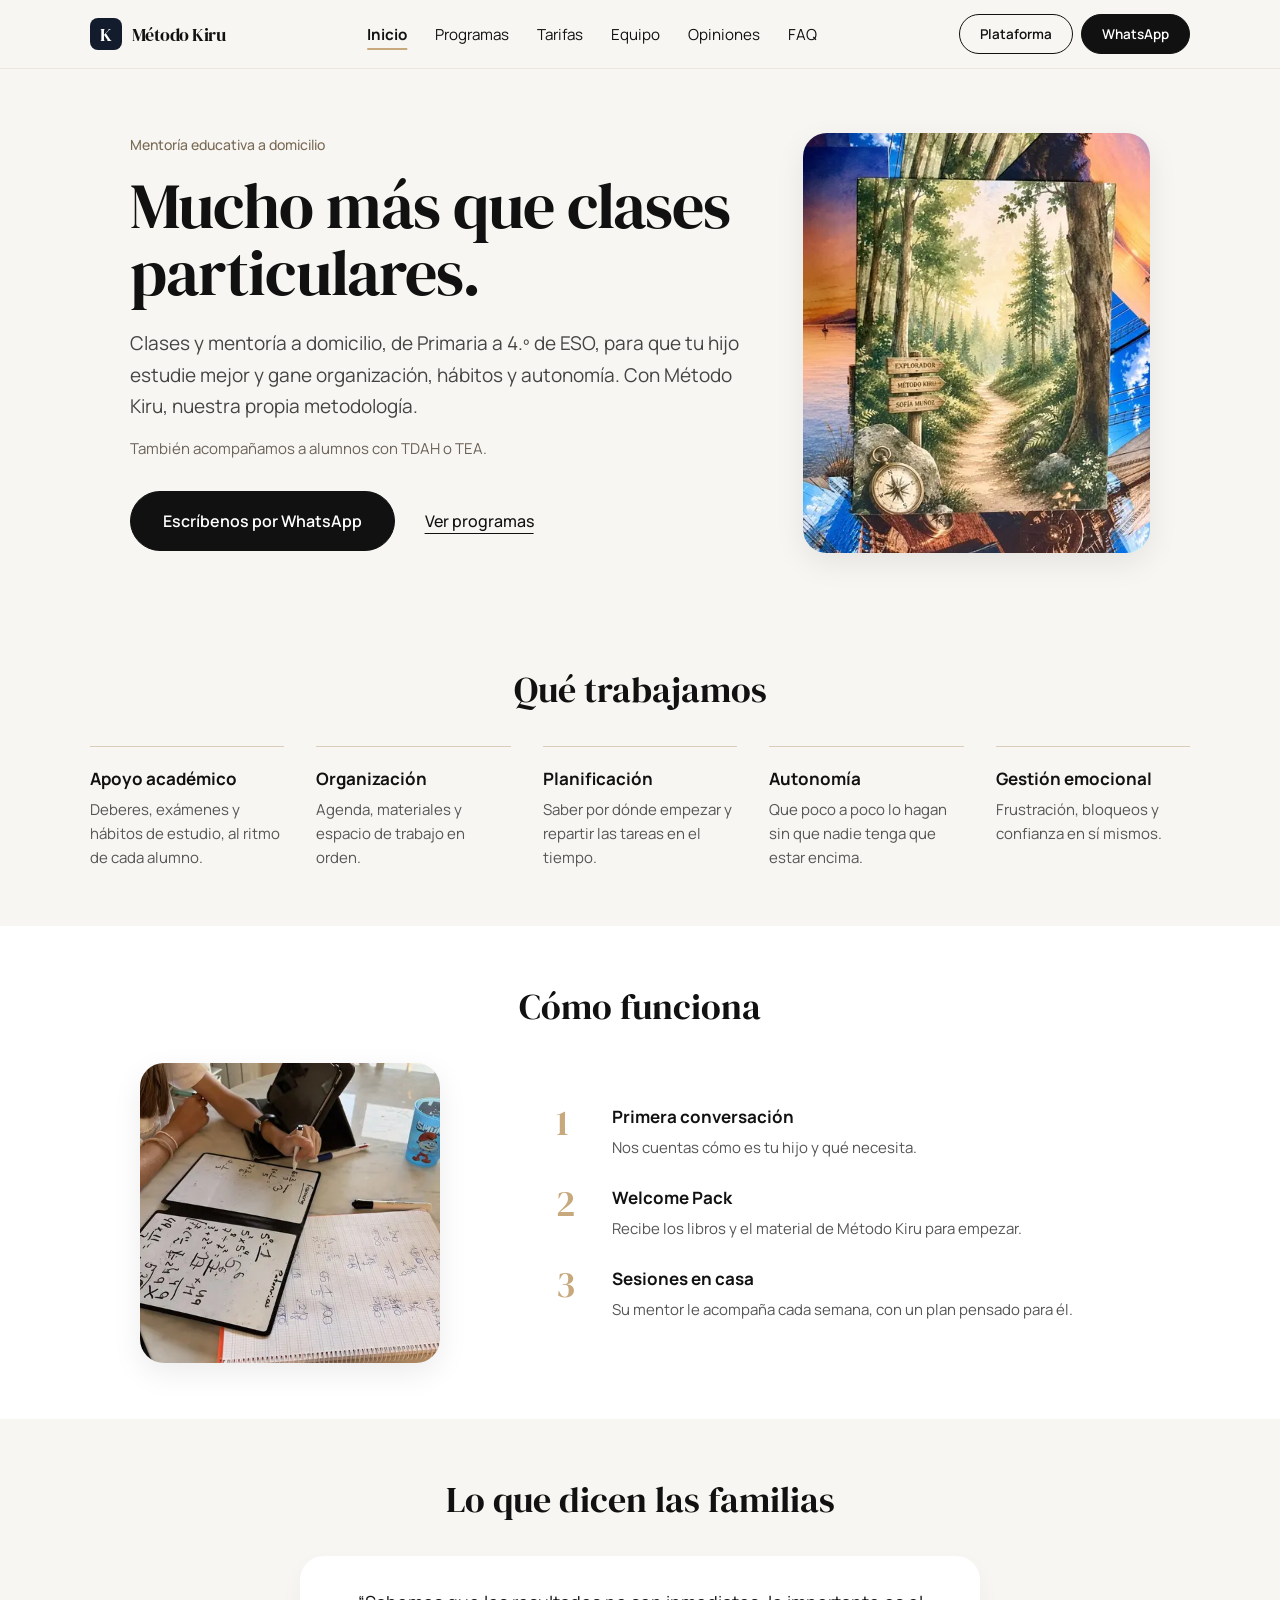
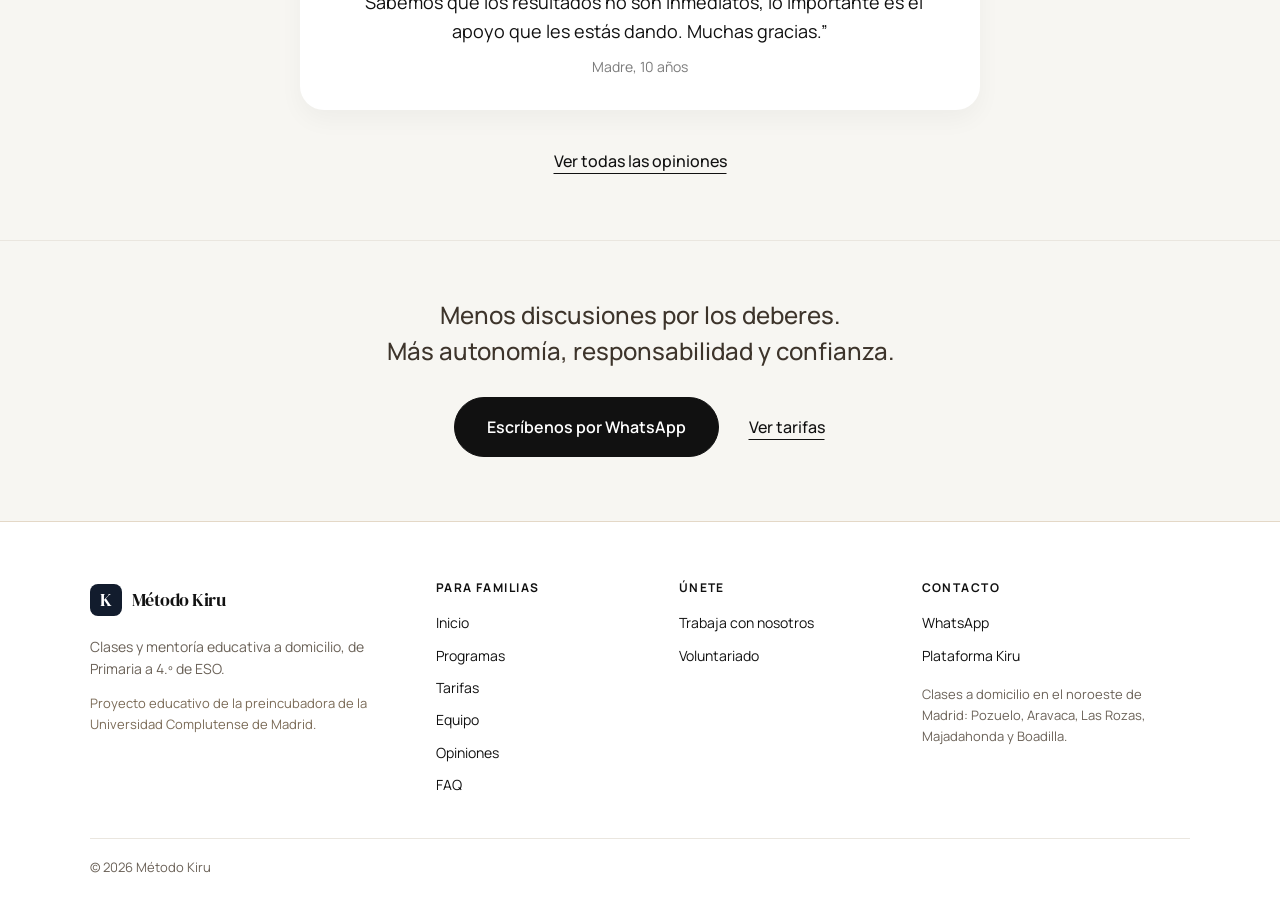
==== commit 09020530: "Fase 2: público y edades, Equipo institucional, diseño y navegación móvil - Calculadora: solo 1, 3, " ====
--- a/index.html
+++ b/index.html
@@ -3,8 +3,8 @@
 <head>
   <meta charset="UTF-8">
   <meta name="viewport" content="width=device-width, initial-scale=1.0">
-  <title>Método Kiru | Clases y mentoría a domicilio para alumnos con TDAH y TEA</title>
-  <meta name="description" content="Clases particulares y mentoría educativa a domicilio con Método Kiru, nuestra propia metodología para alumnos con TDAH y TEA. En el noroeste de Madrid: Pozuelo, Aravaca, Las Rozas, Majadahonda y Boadilla.">
+  <title>Método Kiru | Clases particulares y mentoría educativa a domicilio</title>
+  <meta name="description" content="Clases particulares y mentoría educativa a domicilio, de Primaria a 4.º de ESO: apoyo en los estudios, organización, hábitos y autonomía. Noroeste de Madrid.">
   <link rel="preconnect" href="https://fonts.googleapis.com">
   <link rel="preconnect" href="https://fonts.gstatic.com" crossorigin>
   <link rel="stylesheet" href="https://fonts.googleapis.com/css2?family=DM+Serif+Display&family=Manrope:wght@400;500;600;700&display=swap">
@@ -15,8 +15,8 @@
   <meta property="og:type" content="website">
   <meta property="og:site_name" content="Método Kiru">
   <meta property="og:locale" content="es_ES">
-  <meta property="og:title" content="Método Kiru | Clases y mentoría a domicilio para alumnos con TDAH y TEA">
-  <meta property="og:description" content="Clases particulares y mentoría educativa a domicilio con Método Kiru, nuestra propia metodología para alumnos con TDAH y TEA. En el noroeste de Madrid: Pozuelo, Aravaca, Las Rozas, Majadahonda y Boadilla.">
+  <meta property="og:title" content="Método Kiru | Clases particulares y mentoría educativa a domicilio">
+  <meta property="og:description" content="Clases particulares y mentoría educativa a domicilio, de Primaria a 4.º de ESO: apoyo en los estudios, organización, hábitos y autonomía. Noroeste de Madrid.">
   <meta property="og:url" content="https://www.metodokiru.es/">
   <meta property="og:image" content="https://www.metodokiru.es/assets/og-metodo-kiru.jpg">
   <meta property="og:image:width" content="1200">
@@ -26,29 +26,38 @@
 </head>
 <body>
 
+  <a class="skip-link" href="#contenido">Saltar al contenido</a>
+
   <!-- BARRA SUPERIOR FIJA -->
   <header class="top-navbar">
-    <nav>
-      <a href="/" class="logo-container">
-        <div class="logo-icon-box">K</div>
+    <nav aria-label="Principal">
+      <a href="/" class="logo-container" aria-label="Método Kiru, inicio">
+        <div class="logo-icon-box" aria-hidden="true">K</div>
         <span class="logo-text">Método Kiru</span>
       </a>
-      <div class="nav-links">
-        <a href="/" class="active" aria-current="page">Inicio</a>
+      <div class="nav-links" id="menu-principal">
+        <a href="/" aria-current="page">Inicio</a>
         <a href="/programas">Programas</a>
         <a href="/tarifas">Tarifas</a>
-        <a href="/voluntariado">Voluntariado</a>
         <a href="/equipo">Equipo</a>
         <a href="/testimonios">Opiniones</a>
         <a href="/faq">FAQ</a>
-        <a href="/trabaja-con-nosotros">Trabaja con nosotros</a>
+        <a href="/trabaja-con-nosotros" class="nav-extra nav-extra-first">Trabaja con nosotros</a>
+        <a href="/voluntariado" class="nav-extra">Voluntariado</a>
+        <a href="https://campus.metodokiru.es/" target="_blank" rel="noopener" class="nav-extra">Plataforma Kiru</a>
+        <a href="https://wa.me/34651382833?text=Hola%2C%20me%20gustar%C3%ADa%20informaci%C3%B3n%20sobre%20M%C3%A9todo%20Kiru." target="_blank" rel="noopener" class="nav-wa">Escríbenos por WhatsApp</a>
       </div>
       <div class="nav-actions">
-        <a href="https://campus.metodokiru.es/" target="_blank" rel="noopener" class="mini-btn">Plataforma</a>
+        <a href="https://campus.metodokiru.es/" target="_blank" rel="noopener" class="mini-btn mini-btn-light">Plataforma</a>
         <a href="https://wa.me/34651382833?text=Hola%2C%20me%20gustar%C3%ADa%20informaci%C3%B3n%20sobre%20M%C3%A9todo%20Kiru." target="_blank" rel="noopener" class="mini-btn">WhatsApp</a>
+        <button class="menu-btn" type="button" aria-expanded="false" aria-controls="menu-principal" aria-label="Abrir menú">
+          <span></span><span></span><span></span>
+        </button>
       </div>
     </nav>
   </header>
+
+  <main id="contenido">
 
   <!-- CONTENIDO PRINCIPAL HERO -->
   <section class="hero hero-with-photo">
@@ -58,8 +67,10 @@
       <h1>Mucho más que clases particulares.</h1>
 
       <p class="subtitle">
-        Clases a domicilio con Método Kiru, nuestra propia metodología para alumnos con TDAH y TEA.
+        Clases y mentoría a domicilio, de Primaria a 4.º de ESO, para que tu hijo estudie mejor y gane organización, hábitos y autonomía. Con Método Kiru, nuestra propia metodología.
       </p>
+
+      <p class="hero-sub-note">También acompañamos a alumnos con TDAH o TEA.</p>
 
       <div class="hero-buttons">
         <a href="https://wa.me/34651382833?text=Hola%2C%20me%20gustar%C3%ADa%20informaci%C3%B3n%20sobre%20M%C3%A9todo%20Kiru."
@@ -159,17 +170,53 @@
         Escríbenos por WhatsApp
       </a>
       <a href="/tarifas" class="text-link">Ver tarifas</a>
-      <a href="/voluntariado" class="secondary">Encuentra tu voluntariado</a>
-    </div>
-  </section>
+    </div>
+  </section>
+
+  </main>
 
   <!-- PIE DE PÁGINA -->
-  <footer>
-    <p class="footer-links"><a href="/">Inicio</a> · <a href="/programas">Programas</a> · <a href="/tarifas">Tarifas</a> · <a href="/voluntariado">Voluntariado</a> · <a href="/equipo">Equipo</a> · <a href="/testimonios">Opiniones</a> · <a href="/faq">FAQ</a> · <a href="/trabaja-con-nosotros">Trabaja con nosotros</a> · <a href="https://campus.metodokiru.es/" target="_blank" rel="noopener">Plataforma Kiru</a></p>
-    <p>Clases a domicilio en el noroeste de Madrid: Pozuelo, Aravaca, Las Rozas, Majadahonda y Boadilla.</p>
-    <p class="footer-ucm">Proyecto educativo de la preincubadora de la Universidad Complutense de Madrid.</p>
-    <p class="footer-copy">© 2026 Método Kiru</p>
+  <footer class="site-footer">
+    <div class="footer-grid">
+      <div class="footer-brand">
+        <a href="/" class="logo-container" aria-label="Método Kiru, inicio">
+          <div class="logo-icon-box" aria-hidden="true">K</div>
+          <span class="logo-text">Método Kiru</span>
+        </a>
+        <p>Clases y mentoría educativa a domicilio, de Primaria a 4.º de ESO.</p>
+        <p class="footer-ucm">Proyecto educativo de la preincubadora de la Universidad Complutense de Madrid.</p>
+      </div>
+      <div>
+        <p class="footer-heading">Para familias</p>
+        <ul>
+          <li><a href="/">Inicio</a></li>
+          <li><a href="/programas">Programas</a></li>
+          <li><a href="/tarifas">Tarifas</a></li>
+          <li><a href="/equipo">Equipo</a></li>
+          <li><a href="/testimonios">Opiniones</a></li>
+          <li><a href="/faq">FAQ</a></li>
+        </ul>
+      </div>
+      <div>
+        <p class="footer-heading">Únete</p>
+        <ul>
+          <li><a href="/trabaja-con-nosotros">Trabaja con nosotros</a></li>
+          <li><a href="/voluntariado">Voluntariado</a></li>
+        </ul>
+      </div>
+      <div>
+        <p class="footer-heading">Contacto</p>
+        <ul>
+          <li><a href="https://wa.me/34651382833?text=Hola%2C%20me%20gustar%C3%ADa%20informaci%C3%B3n%20sobre%20M%C3%A9todo%20Kiru." target="_blank" rel="noopener">WhatsApp</a></li>
+          <li><a href="https://campus.metodokiru.es/" target="_blank" rel="noopener">Plataforma Kiru</a></li>
+        </ul>
+        <p class="footer-zones">Clases a domicilio en el noroeste de Madrid: Pozuelo, Aravaca, Las Rozas, Majadahonda y Boadilla.</p>
+      </div>
+    </div>
+    <p class="footer-bottom">© 2026 Método Kiru</p>
   </footer>
+
+  <a class="wa-bar" href="https://wa.me/34651382833?text=Hola%2C%20me%20gustar%C3%ADa%20informaci%C3%B3n%20sobre%20M%C3%A9todo%20Kiru." target="_blank" rel="noopener">Escríbenos por WhatsApp</a>
 
   <script src="/script.js"></script>
 </body>
--- a/style.css
+++ b/style.css
@@ -1,3 +1,26 @@
+/* =========================
+   SISTEMA DE DISEÑO
+========================= */
+:root{
+  --bg:#f7f6f2;
+  --surface:#ffffff;
+  --cream:#f9f4ec;
+  --ink:#111111;
+  --brown:#3d342b;
+  --text:#444444;
+  --muted:#6b6258;
+  --accent-text:#7a6a56;
+  --gold:#c8a97e;
+  --border:#e4d8c7;
+  --line:#eae6df;
+  --radius-sm:12px;
+  --radius:20px;
+  --radius-lg:24px;
+  --shadow:0 10px 25px rgba(0,0,0,.04);
+  --header-h:68px;
+  --tap:48px;
+}
+
 *{
   margin:0;
   padding:0;
@@ -5,7 +28,7 @@
 }
 
 body{
-  background:#f7f6f2;
+  background:var(--bg);
   color:#111;
   font-family:'Manrope', sans-serif;
   -webkit-font-smoothing:antialiased;
@@ -16,135 +39,266 @@
 }
 
 /* =========================
-   BARRA SUPERIOR FIJA
+   BARRA SUPERIOR Y MENÚ
 ========================= */
 
-.top-navbar {
-  position: sticky;
-  top: 0;
-  z-index: 1000;
-  background: #f7f6f2;
-  border-bottom: 1px solid #eae6df;
-  padding: 0.8rem 7%;
-}
-
-.top-navbar nav {
-  display: flex;
-  justify-content: space-between;
-  align-items: center;
-  max-width: 1200px;
-  margin: 0 auto;
-}
-
-.logo-container {
-  display: flex;
-  align-items: center;
-  gap: 10px;
-  text-decoration: none;
-}
-
-.logo-icon-box {
-  width: 32px;
-  height: 32px;
-  background-color: #121c2d;
-  border-radius: 8px;
-  display: flex;
-  align-items: center;
-  justify-content: center;
-  color: white;
-  font-size: 18px;
-}
-
-.logo-text {
-  font-size: 18px;
-  font-weight: 400;
-  color: #111;
-  letter-spacing: -0.5px;
-}
-
-/* Contenedor central de los enlaces */
-.nav-links {
-  display: flex;
-  gap: 2rem;
-  align-items: center;
-  margin: 0 auto;
-}
-
-.top-navbar nav a {
-  text-decoration: none;
-  color: #111;
-  font-size: 0.95rem;
-  transition: opacity 0.2s ease;
-}
-
-.top-navbar nav a:hover {
-  opacity: .6;
-}
-
-/* Botones negros de la barra (Plataforma y WhatsApp) */
-.mini-btn {
-  background: #111;
-  color: white !important;
-  font-weight: 600;
-  white-space: nowrap;
-  padding: 9px 20px !important;
-  border-radius: 999px;
-  font-size: 13.5px;
-  text-decoration: none !important;
-}
-
-.mini-btn:hover {
-  opacity: .9;
-}
-
-/* Barra superior: acciones y página actual */
+.skip-link{
+  position:absolute;
+  left:-9999px;
+  top:8px;
+  z-index:2000;
+  background:var(--ink);
+  color:#fff;
+  padding:12px 18px;
+  border-radius:999px;
+  font-weight:600;
+  text-decoration:none;
+}
+
+.skip-link:focus{
+  left:16px;
+}
+
+.top-navbar{
+  position:sticky;
+  top:0;
+  z-index:1000;
+  background:var(--bg);
+  border-bottom:1px solid var(--line);
+  padding:0 7%;
+}
+
+.top-navbar nav{
+  display:flex;
+  justify-content:space-between;
+  align-items:center;
+  gap:24px;
+  max-width:1200px;
+  height:var(--header-h);
+  margin:0 auto;
+}
+
+.logo-container{
+  display:flex;
+  align-items:center;
+  gap:10px;
+  min-height:44px;
+  text-decoration:none;
+  flex:0 0 auto;
+}
+
+.logo-icon-box{
+  width:32px;
+  height:32px;
+  background-color:#121c2d;
+  border-radius:8px;
+  display:flex;
+  align-items:center;
+  justify-content:center;
+  color:white;
+  font-size:18px;
+}
+
+.logo-text{
+  font-size:18px;
+  font-weight:400;
+  color:var(--ink);
+  letter-spacing:-0.5px;
+  white-space:nowrap;
+}
+
+.nav-links{
+  display:flex;
+  gap:28px;
+  align-items:center;
+  margin:0 auto;
+}
+
+.nav-links a{
+  text-decoration:none;
+  color:var(--ink);
+  font-size:.95rem;
+  padding:12px 0;
+  transition:opacity .2s ease;
+}
+
+.nav-links a:hover{
+  opacity:.6;
+}
+
+.nav-links a[aria-current="page"]{
+  font-weight:700;
+  text-decoration:underline;
+  text-decoration-color:var(--gold);
+  text-decoration-thickness:2px;
+  text-underline-offset:8px;
+}
+
+.nav-links .nav-extra,
+.nav-links .nav-wa{
+  display:none;
+}
 
 .nav-actions{
-  display: flex;
-  gap: 8px;
-  align-items: center;
-}
-
-.top-navbar .nav-links a.active{
-  font-weight: 700;
-  text-decoration: underline;
-  text-decoration-color: #c8a97e;
-  text-decoration-thickness: 2px;
-  text-underline-offset: 8px;
-}
-
-/* En pantallas pequeñas las páginas se ven siempre, en una fila deslizable */
+  display:flex;
+  gap:8px;
+  align-items:center;
+}
+
+.mini-btn{
+  display:inline-flex;
+  align-items:center;
+  min-height:40px;
+  background:var(--ink);
+  color:white !important;
+  font-weight:600;
+  white-space:nowrap;
+  padding:9px 20px !important;
+  border:1px solid var(--ink);
+  border-radius:999px;
+  font-size:13.5px;
+  text-decoration:none !important;
+}
+
+.mini-btn:hover{
+  opacity:.9;
+}
+
+.mini-btn-light{
+  background:transparent;
+  color:var(--ink) !important;
+}
+
+.menu-btn{
+  display:none;
+  width:var(--tap);
+  height:var(--tap);
+  margin-right:-10px;
+  border:0;
+  background:transparent;
+  cursor:pointer;
+  align-items:center;
+  justify-content:center;
+  flex-direction:column;
+  gap:6px;
+}
+
+.menu-btn span{
+  display:block;
+  width:24px;
+  height:2px;
+  background:var(--ink);
+  border-radius:2px;
+  transition:transform .2s ease, opacity .2s ease;
+}
+
+body.menu-open .menu-btn span:nth-child(1){ transform:translateY(8px) rotate(45deg); }
+body.menu-open .menu-btn span:nth-child(2){ opacity:0; }
+body.menu-open .menu-btn span:nth-child(3){ transform:translateY(-8px) rotate(-45deg); }
+
 @media(max-width:1100px){
-  .top-navbar{
-    padding: 0.7rem 5% 0;
-  }
-  .top-navbar nav{
-    flex-wrap: wrap;
-    row-gap: 6px;
-  }
+  .top-navbar{ padding:0 4%; }
+  .nav-links{ gap:20px; }
+  .nav-links a{ font-size:.9rem; }
+}
+
+@media(max-width:900px){
+  :root{ --header-h:60px; }
+  .top-navbar{ padding:0 5%; }
+  .menu-btn{ display:inline-flex; }
+  .nav-actions .mini-btn{ display:none; }
   .nav-links{
-    order: 3;
-    width: 100%;
-    margin: 0;
-    gap: 22px;
-    overflow-x: auto;
-    white-space: nowrap;
-    scrollbar-width: none;
-    -webkit-overflow-scrolling: touch;
-    padding: 8px 0 10px;
-    -webkit-mask-image: linear-gradient(to right, #000 88%, transparent);
-            mask-image: linear-gradient(to right, #000 88%, transparent);
-  }
-  .nav-links::-webkit-scrollbar{
-    display: none;
-  }
-  .top-navbar .nav-links a{
-    font-size: 15px;
-    flex: 0 0 auto;
-  }
-  .top-navbar .nav-links a:last-child{
-    padding-right: 32px;
-  }
+    position:fixed;
+    top:calc(var(--header-h) + 1px);
+    left:0;
+    right:0;
+    bottom:0;
+    flex-direction:column;
+    align-items:stretch;
+    gap:0;
+    margin:0;
+    padding:8px 6% 40px;
+    background:var(--bg);
+    overflow-y:auto;
+    opacity:0;
+    visibility:hidden;
+    transform:translateY(-8px);
+    transition:opacity .2s ease, transform .2s ease, visibility .2s;
+  }
+  body.menu-open{ overflow:hidden; }
+  body.menu-open .nav-links{
+    opacity:1;
+    visibility:visible;
+    transform:none;
+  }
+  .nav-links a{
+    font-family:'DM Serif Display', Georgia, serif;
+    font-size:28px;
+    padding:14px 0;
+    border-bottom:1px solid var(--line);
+  }
+  .nav-links a[aria-current="page"]{ text-underline-offset:6px; }
+  .nav-links .nav-extra{
+    display:block;
+    font-family:'Manrope', sans-serif;
+    font-size:16px;
+    color:var(--muted);
+    border-bottom:0;
+    padding:12px 0;
+  }
+  .nav-links .nav-extra-first{ margin-top:18px; }
+  .nav-links .nav-wa{
+    display:flex;
+    justify-content:center;
+    align-items:center;
+    margin-top:24px;
+    min-height:52px;
+    border:0;
+    border-radius:999px;
+    background:var(--ink);
+    color:#fff;
+    font-family:'Manrope', sans-serif;
+    font-size:16px;
+    font-weight:600;
+  }
+}
+
+/* Botón fijo de WhatsApp en móvil */
+
+.wa-bar{
+  display:none;
+}
+
+@media(max-width:900px){
+  .wa-bar{
+    display:flex;
+    position:fixed;
+    left:16px;
+    right:16px;
+    bottom:calc(14px + env(safe-area-inset-bottom));
+    z-index:900;
+    justify-content:center;
+    align-items:center;
+    min-height:52px;
+    border-radius:999px;
+    background:var(--ink);
+    color:#fff;
+    font-weight:600;
+    font-size:16px;
+    text-decoration:none;
+    box-shadow:0 10px 28px rgba(0,0,0,.18);
+    opacity:0;
+    transform:translateY(16px);
+    pointer-events:none;
+    transition:opacity .25s ease, transform .25s ease;
+  }
+  body.show-wa .wa-bar{
+    opacity:1;
+    transform:none;
+    pointer-events:auto;
+  }
+  body.menu-open .wa-bar{ display:none; }
+  body{ padding-bottom:84px; }
 }
 
 /* =========================
@@ -165,7 +319,7 @@
 .eyebrow{
   font-size: 14px;
   font-weight: 500;
-  color: #8b7b68;
+  color: var(--accent-text);
   margin-bottom: 18px;
 }
 
@@ -206,11 +360,13 @@
 }
 
 .hero-buttons a.text-link{
-  padding: 0;
+  padding: 12px 2px;
   border-radius: 0;
-  color: #111;
-  border-bottom: 1px solid #111;
+  color: var(--ink);
   font-weight: 500;
+  text-decoration: underline !important;
+  text-decoration-thickness: 1px !important;
+  text-underline-offset: 6px;
 }
 
 .hero-buttons a.text-link:hover{
@@ -244,7 +400,7 @@
 .quote{
   padding: 70px 7% 30px;
   text-align: center;
-  border-top: 1px solid #eae6df;
+  border-top: 1px solid var(--line);
 }
 
 .quote-text{
@@ -253,7 +409,7 @@
   font-size: 24px;
   line-height: 1.5;
   font-weight: 500;
-  color: #3d342b;
+  color: var(--brown);
 }
 
 /* Secciones de la home */
@@ -337,7 +493,7 @@
   font-family: 'DM Serif Display', Georgia, serif;
   font-size: 36px;
   line-height: 1;
-  color: #c8a97e;
+  color: var(--gold);
   margin-bottom: 10px;
 }
 
@@ -362,7 +518,7 @@
 .closing{
   padding: 56px 7% 64px;
   text-align: center;
-  border-top: 1px solid #eae6df;
+  border-top: 1px solid var(--line);
 }
 
 .closing .quote-text{
@@ -486,13 +642,13 @@
   margin: 0 auto 18px;
   border-radius: 50%;
   overflow: hidden;
-  background: #f9f4ec;
+  background: var(--cream);
   display: flex;
   align-items: center;
   justify-content: center;
   font-family: 'DM Serif Display', Georgia, serif;
   font-size: 34px;
-  color: #8b7b68;
+  color: var(--accent-text);
 }
 
 .team-photo img{
@@ -510,7 +666,7 @@
 
 .team-studies{
   font-size: 15px;
-  color: #8b7b68;
+  color: var(--accent-text);
   margin-bottom: 12px;
 }
 
@@ -523,7 +679,7 @@
 .team-info{
   margin-top: 14px;
   padding-top: 12px;
-  border-top: 1px solid #eae6df;
+  border-top: 1px solid var(--line);
   display: grid;
   grid-template-columns: auto 1fr;
   gap: 4px 10px;
@@ -534,7 +690,7 @@
 
 .team-info dt{
   font-weight: 700;
-  color: #3d342b;
+  color: var(--brown);
 }
 
 .team-info dd{
@@ -545,7 +701,7 @@
   text-align: center;
   font-size: 15px;
   font-weight: 600;
-  color: #8b7b68;
+  color: var(--accent-text);
   margin: -16px auto 28px;
 }
 
@@ -561,14 +717,14 @@
   padding: 8px 18px;
   border-radius: 999px;
   background: white;
-  color: #3d342b;
+  color: var(--brown);
   text-decoration: none;
   font-size: 15px;
   box-shadow: 0 4px 12px rgba(0,0,0,.04);
 }
 
 .team-tabs a:hover{
-  background: #f9f4ec;
+  background: var(--cream);
 }
 
 .team-section{
@@ -585,7 +741,7 @@
 
 .team-section-intro{
   text-align: center;
-  color: #6b6258;
+  color: var(--muted);
   margin: 0 auto 24px;
   max-width: 520px;
 }
@@ -593,7 +749,7 @@
 .team-empty{
   grid-column: 1 / -1;
   text-align: center;
-  color: #6b6258;
+  color: var(--muted);
 }
 
 /* Welcome Pack en Tarifas */
@@ -607,7 +763,7 @@
   justify-content: space-between;
   align-items: center;
   font-weight: 700;
-  color: #3d342b;
+  color: var(--brown);
 }
 
 .welcome-pack-row strong{
@@ -618,7 +774,7 @@
   margin-top: 8px;
   font-size: 14px;
   line-height: 1.6;
-  color: #6b6258;
+  color: var(--muted);
 }
 
 .price-note{
@@ -626,7 +782,7 @@
   margin: 0 auto;
   text-align: center;
   font-size: 14px;
-  color: #6b6258;
+  color: var(--muted);
 }
 
 .testimonials{
@@ -700,13 +856,13 @@
   font-family:'Manrope', sans-serif;
   font-weight:700;
   line-height:1.2;
-  color:#3d342b;
+  color:var(--brown);
   margin-bottom:6px;
   font-size:1.8rem;
 }
 
 .programa-header p{
-  color:#8b7b68;
+  color:var(--accent-text);
 }
 
 .programa-card ul{
@@ -716,25 +872,30 @@
 }
 
 .programa-card li{
-  padding:12px 0;
+  position:relative;
+  padding:12px 0 12px 30px;
   border-bottom:1px solid #eeece7;
-  display:flex;
-  align-items:center;
-  gap:12px;
+  line-height:1.55;
+}
+
+.programa-card li.si::before,
+.programa-card li.no::before{
+  position:absolute;
+  left:0;
+  top:11px;
+  font-weight:bold;
 }
 
 .programa-card li.si::before{
   content:"✓";
   color:#8a9a5b;
-  font-weight:bold;
-  font-size:1.2rem;
+  font-size:1.15rem;
 }
 
 .programa-card li.no::before{
   content:"✕";
   color:#c2b5a4;
-  font-weight:bold;
-  font-size:1.1rem;
+  font-size:1.05rem;
 }
 
 .beneficio{
@@ -746,11 +907,11 @@
 .beneficio strong{
   display:block;
   margin-bottom:10px;
-  color:#3d342b;
+  color:var(--brown);
 }
 
 .beneficio p{
-  color:#6b6258;
+  color:var(--muted);
   line-height:1.6;
 }
 
@@ -775,8 +936,8 @@
 }
 
 .tarifa-card{
-  background:#f9f4ec;
-  border:1px solid #e4d8c7;
+  background:var(--cream);
+  border:1px solid var(--border);
   border-radius:20px;
   padding:35px;
   box-shadow:0 10px 30px rgba(0,0,0,.05);
@@ -784,7 +945,7 @@
 }
 
 .tarifa-card.destacado{
-  border:2px solid #c8a97e;
+  border:2px solid var(--gold);
 }
 
 .tarifa-card h2,
@@ -793,7 +954,7 @@
   font-weight:400;
   text-align:center;
   margin-bottom:25px;
-  color:#3d342b;
+  color:var(--brown);
   font-size:1.8rem;
 }
 
@@ -802,7 +963,7 @@
   justify-content:space-between;
   align-items:center;
   padding:18px 0;
-  border-bottom:1px solid #e4d8c7;
+  border-bottom:1px solid var(--border);
 }
 
 .precio-item:last-child{
@@ -810,12 +971,12 @@
 }
 
 .precio-item span{
-  color:#6b6258;
+  color:var(--muted);
 }
 
 .precio-item strong{
   font-size:1.2rem;
-  color:#3d342b;
+  color:var(--brown);
 }
 
 .subpage-hero{
@@ -859,7 +1020,7 @@
 .faq-question span{
   flex:0 0 auto;
   font-size:22px;
-  color:#c8a97e;
+  color:var(--gold);
   transition:transform .2s ease;
 }
 
@@ -922,40 +1083,83 @@
   margin-bottom: 8px;
 }
 
-footer p{
-  margin-bottom:6px;
-}
-
-.footer-links a{
-  color:#111;
+/* =========================
+   PIE DE PÁGINA
+========================= */
+
+.site-footer{
+  background:var(--surface);
+  border-top:1px solid var(--border);
+  padding:56px 7% 28px;
+  color:var(--muted);
+  font-size:14px;
+  line-height:1.6;
+}
+
+.footer-grid{
+  max-width:1200px;
+  margin:0 auto;
+  display:grid;
+  grid-template-columns:1.5fr 1fr 1fr 1.3fr;
+  gap:36px;
+}
+
+.footer-brand .logo-container{
+  margin-bottom:14px;
+}
+
+.footer-brand p{
+  max-width:320px;
+  margin-bottom:12px;
+}
+
+.footer-heading{
+  color:var(--ink);
+  font-size:12px;
+  font-weight:700;
+  letter-spacing:.12em;
+  text-transform:uppercase;
+  margin-bottom:10px;
+}
+
+.site-footer ul{
+  list-style:none;
+}
+
+.site-footer li a{
+  display:inline-block;
+  padding:5px 0;
+  color:var(--ink);
   text-decoration:none;
 }
 
-.footer-links a:hover{
+.site-footer a:hover{
   text-decoration:underline;
 }
 
-.footer-links{
-  margin-bottom:14px !important;
+.footer-zones{
+  margin-top:12px;
+  font-size:13px;
 }
 
 .footer-ucm{
   font-size:13px;
-  color:#8b7b68;
-}
-
-.footer-copy{
-  opacity:.7;
-}
-
-footer{
-  text-align:center;
-  padding:40px 7%;
-  background:white;
-  border-top:1px solid #e4d8c7;
-  color:#555;
-  font-size:14px;
-  line-height:1.6;
+  color:var(--accent-text);
+}
+
+.footer-bottom{
+  max-width:1200px;
+  margin:36px auto 0;
+  padding-top:18px;
+  border-top:1px solid var(--line);
+  font-size:13px;
+}
+
+@media(max-width:900px){
+  .site-footer{ padding:44px 6% 24px; }
+  .footer-grid{ grid-template-columns:1fr 1fr; gap:28px 20px; }
+  .footer-brand{ grid-column:1 / -1; }
+  .site-footer li a{ padding:10px 0; }
 }
 
 @media(max-width:900px){
@@ -963,7 +1167,7 @@
     padding:40px 6% 60px;
   }
   h1{
-    font-size:44px;
+    font-size:38px;
   }
   .hero-buttons{
     flex-direction:column;
@@ -1078,27 +1282,179 @@
 }
 
 @media(max-width:420px){
-  .mini-btn{
-    padding: 8px 13px !important;
-    font-size: 13px;
-  }
-  .logo-text{
-    font-size: 16px;
-  }
-  .logo-container{
-    gap: 8px;
-  }
-}
-
-@media(max-width:380px){
-  .mini-btn{
-    padding: 7px 11px !important;
-    font-size: 12.5px;
-  }
-  .nav-actions{
-    gap: 6px;
-  }
-  .logo-text{
-    font-size: 15px;
-  }
-}
+  .logo-text{ font-size:17px; }
+}
+
+/* =========================
+   PÁGINAS INTERIORES
+========================= */
+
+.page-main{
+  padding:56px 7% 64px;
+}
+
+.subpage-content{
+  margin:0 auto;
+}
+
+.subpage-content.with-gap{
+  margin-bottom:30px;
+}
+
+.program-note{
+  max-width:900px;
+  margin:28px auto 0;
+}
+
+.program-note h2{
+  margin-bottom:10px;
+}
+
+.program-note .note-cta{
+  margin-top:12px;
+}
+
+.hero-buttons.actions-center{
+  justify-content:center;
+  margin-top:36px;
+}
+
+.hero-sub-note{
+  margin:-20px 0 32px;
+  font-size:15px;
+  color:var(--muted);
+}
+
+/* Trabaja con nosotros */
+
+.job-hero{
+  min-height:calc(100vh - 200px);
+  align-items:center;
+  justify-content:center;
+  text-align:center;
+}
+
+.job-hero .hero-content{
+  margin:0 auto;
+  width:100%;
+  max-width:800px;
+}
+
+.job-hero h1{
+  margin-bottom:40px;
+  font-size:52px;
+}
+
+.job-card{
+  background:var(--surface);
+  border-radius:28px;
+  padding:3.5rem 2rem;
+  box-shadow:var(--shadow);
+  margin:0 auto;
+  max-width:650px;
+}
+
+.job-card h2{
+  font-size:32px;
+  font-weight:normal;
+  margin-bottom:20px;
+}
+
+.job-card .subtitle{
+  font-size:1.2rem;
+  line-height:1.6;
+  margin:0 auto 3rem;
+  opacity:.85;
+}
+
+.job-card .hero-buttons{
+  justify-content:center;
+}
+
+.job-card .primary{
+  font-weight:bold;
+  padding:18px 40px;
+}
+
+@media(max-width:900px){
+  .page-main{ padding:40px 6% 48px; }
+  .job-hero{ min-height:0; }
+  .job-hero h1{ font-size:38px; margin-bottom:28px; }
+  .job-card{ padding:2.25rem 1.25rem; }
+  .job-card h2{ font-size:28px; }
+  .job-card .subtitle{ font-size:1.05rem; margin-bottom:2rem; }
+}
+
+/* Equipo institucional */
+
+.team-intro{
+  max-width:720px;
+  margin:-12px auto 44px;
+  text-align:center;
+  font-size:18px;
+  line-height:1.7;
+  color:var(--text);
+}
+
+.roles-grid{
+  max-width:1100px;
+  margin:0 auto;
+  display:grid;
+  grid-template-columns:repeat(auto-fit, minmax(min(240px, 100%), 1fr));
+  gap:20px;
+}
+
+.role-card{
+  background:var(--surface);
+  border-radius:var(--radius-lg);
+  padding:28px 26px;
+  box-shadow:var(--shadow);
+}
+
+.role-card h2{
+  font-size:26px;
+  font-weight:400;
+  margin-bottom:10px;
+}
+
+.role-card p{
+  font-size:15px;
+  line-height:1.65;
+  color:var(--text);
+}
+
+.team-values{
+  max-width:1000px;
+  margin:0 auto;
+  display:grid;
+  grid-template-columns:repeat(auto-fit, minmax(min(260px, 100%), 1fr));
+  gap:32px;
+}
+
+.team-value{
+  border-top:1px solid #d9ccb9;
+  padding-top:20px;
+}
+
+.team-value h3{
+  font-size:17px;
+  font-weight:700;
+  margin-bottom:8px;
+}
+
+.team-value p{
+  font-size:15px;
+  line-height:1.65;
+  color:#555;
+}
+
+.team-join{
+  max-width:720px;
+  margin:0 auto;
+  text-align:center;
+}
+
+.team-join p{
+  color:var(--text);
+  line-height:1.7;
+}
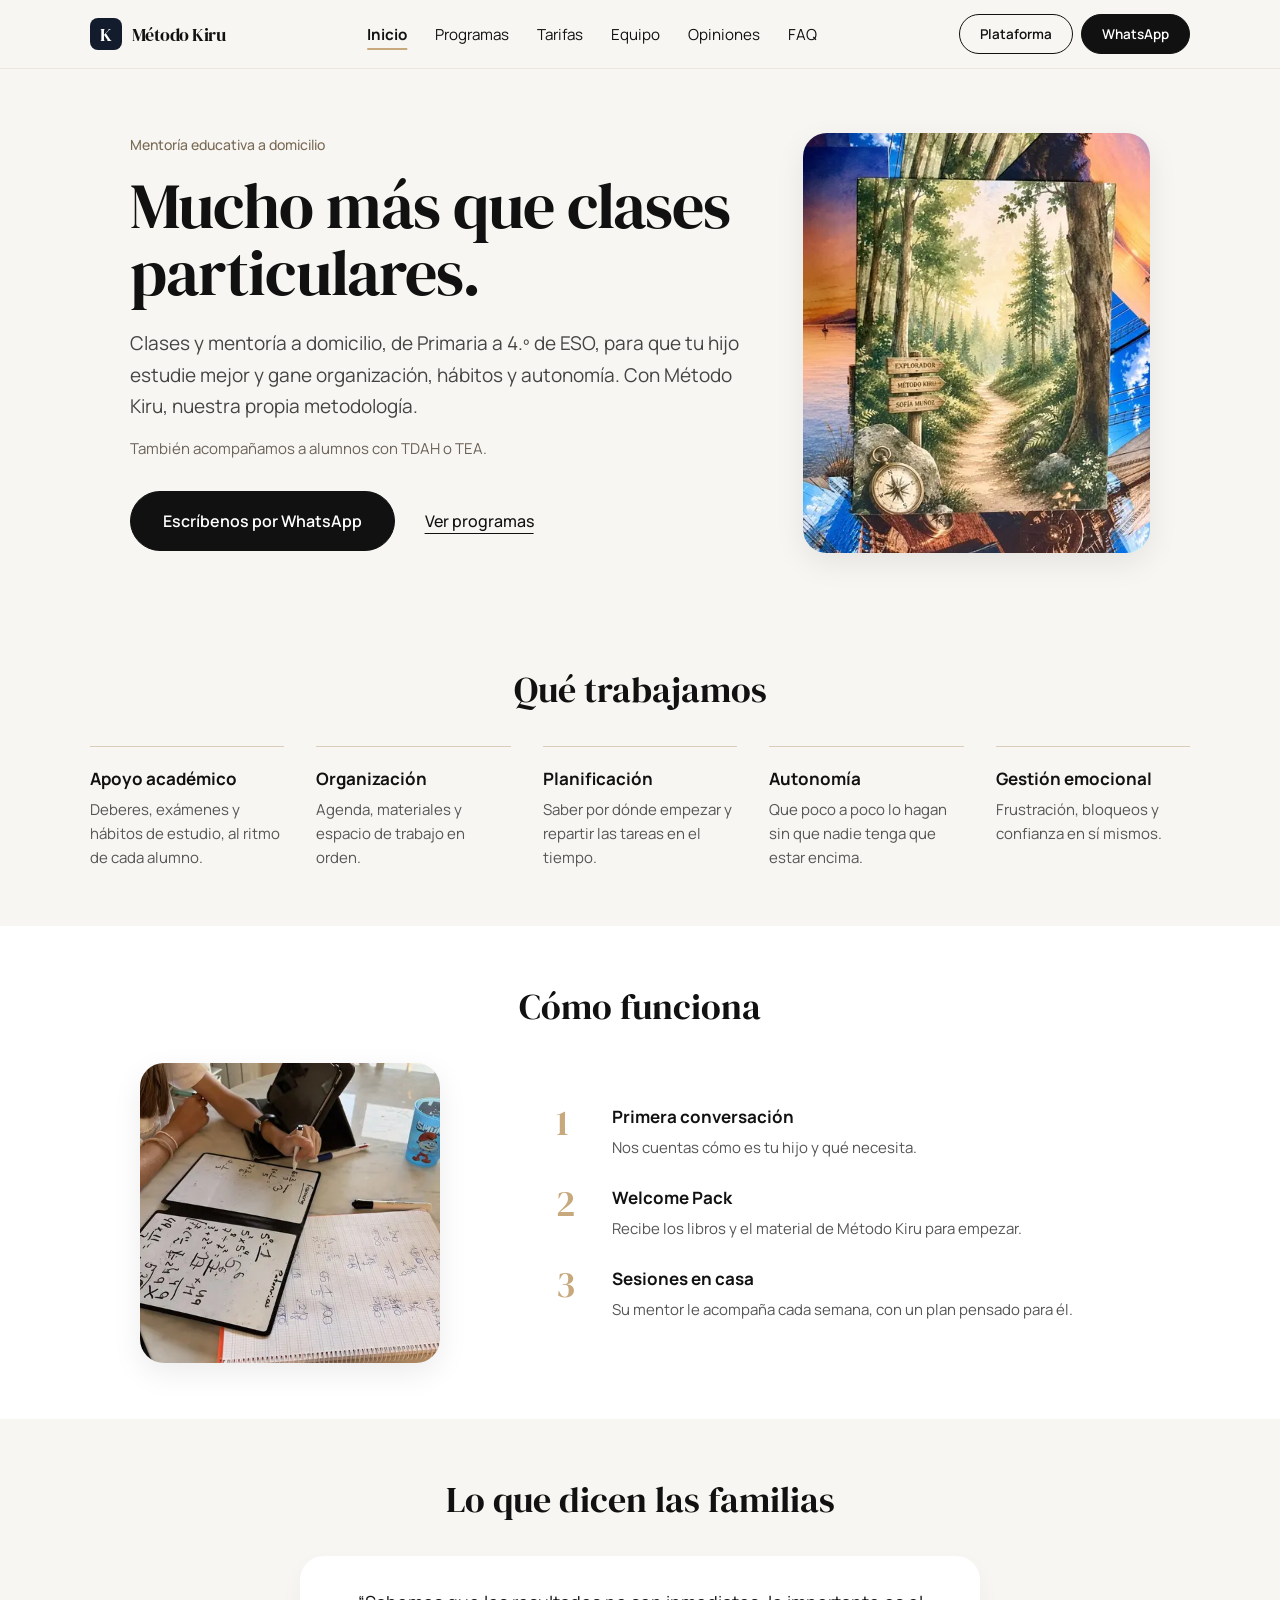
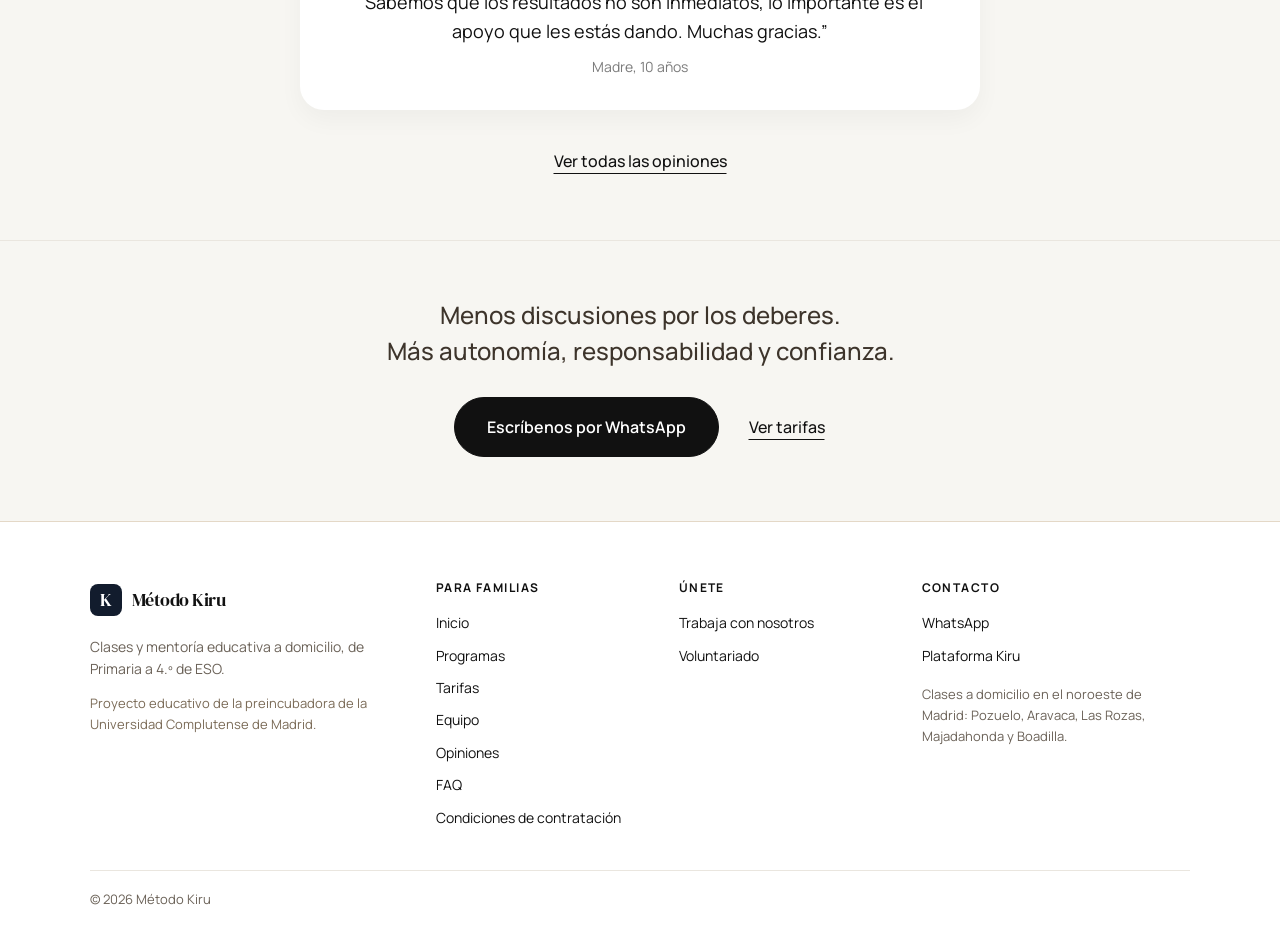
==== commit 18a35810: "Fase 3: condiciones de contratación, aclaración en Tarifas y FAQ por temas - Nueva página /condicion" ====
--- a/index.html
+++ b/index.html
@@ -195,6 +195,7 @@
           <li><a href="/equipo">Equipo</a></li>
           <li><a href="/testimonios">Opiniones</a></li>
           <li><a href="/faq">FAQ</a></li>
+          <li><a href="/condiciones">Condiciones de contratación</a></li>
         </ul>
       </div>
       <div>
--- a/style.css
+++ b/style.css
@@ -785,6 +785,127 @@
   color: var(--muted);
 }
 
+.price-info{
+  max-width: 760px;
+  margin: 0 auto;
+  display: grid;
+  gap: 14px;
+}
+
+.price-note a{
+  color: var(--ink);
+  text-underline-offset: 3px;
+}
+
+.price-discounts{
+  background: var(--surface);
+  border: 1px solid var(--border);
+  border-radius: var(--radius);
+  padding: 20px 22px;
+  margin: 6px 0;
+}
+
+.price-discounts-title{
+  font-size: 12px;
+  font-weight: 700;
+  letter-spacing: .12em;
+  text-transform: uppercase;
+  color: var(--accent-text);
+  text-align: center;
+  margin-bottom: 12px;
+}
+
+.price-discounts ul{
+  list-style: none;
+  display: grid;
+  grid-template-columns: repeat(3, 1fr);
+  gap: 10px;
+}
+
+.price-discounts li{
+  display: grid;
+  gap: 4px;
+  text-align: center;
+  font-size: 14px;
+  color: var(--muted);
+}
+
+.price-discounts strong{
+  color: var(--ink);
+  font-size: 16px;
+}
+
+/* Condiciones de contratación */
+.conditions{
+  max-width: 760px;
+  margin: 0 auto 40px;
+  display: grid;
+  gap: 18px;
+}
+
+.condition-block{
+  background: var(--surface);
+  border: 1px solid var(--line);
+  border-radius: var(--radius);
+  padding: 24px 26px;
+}
+
+.condition-block h2{
+  font-size: 24px;
+  font-weight: 400;
+  margin-bottom: 10px;
+}
+
+.condition-block p,
+.condition-block li{
+  color: var(--text);
+  font-size: 15px;
+  line-height: 1.7;
+}
+
+.condition-block p + p,
+.condition-block ul + p{ margin-top: 10px; }
+
+.condition-block ul{
+  padding-left: 20px;
+  display: grid;
+  gap: 6px;
+}
+
+.condition-block a{
+  color: var(--ink);
+  text-underline-offset: 3px;
+}
+
+/* FAQ por temas */
+.faq-more{
+  margin: 8px 0 0;
+  font-size: 14px;
+}
+
+.faq-more a,
+.faq-answer a{
+  color: var(--ink);
+  text-underline-offset: 3px;
+}
+
+.faq-group-title{
+  font-family:'Manrope', sans-serif;
+  margin: 36px 0 12px;
+  font-size: 13px;
+  font-weight: 700;
+  letter-spacing: .12em;
+  text-transform: uppercase;
+  color: var(--accent-text);
+}
+
+.faq-group-title:first-of-type{ margin-top: 0; }
+
+@media (max-width: 600px){
+  .price-discounts ul{ grid-template-columns: 1fr; }
+  .condition-block{ padding: 20px; }
+}
+
 .testimonials{
   background: white;
   padding: 80px 7%;
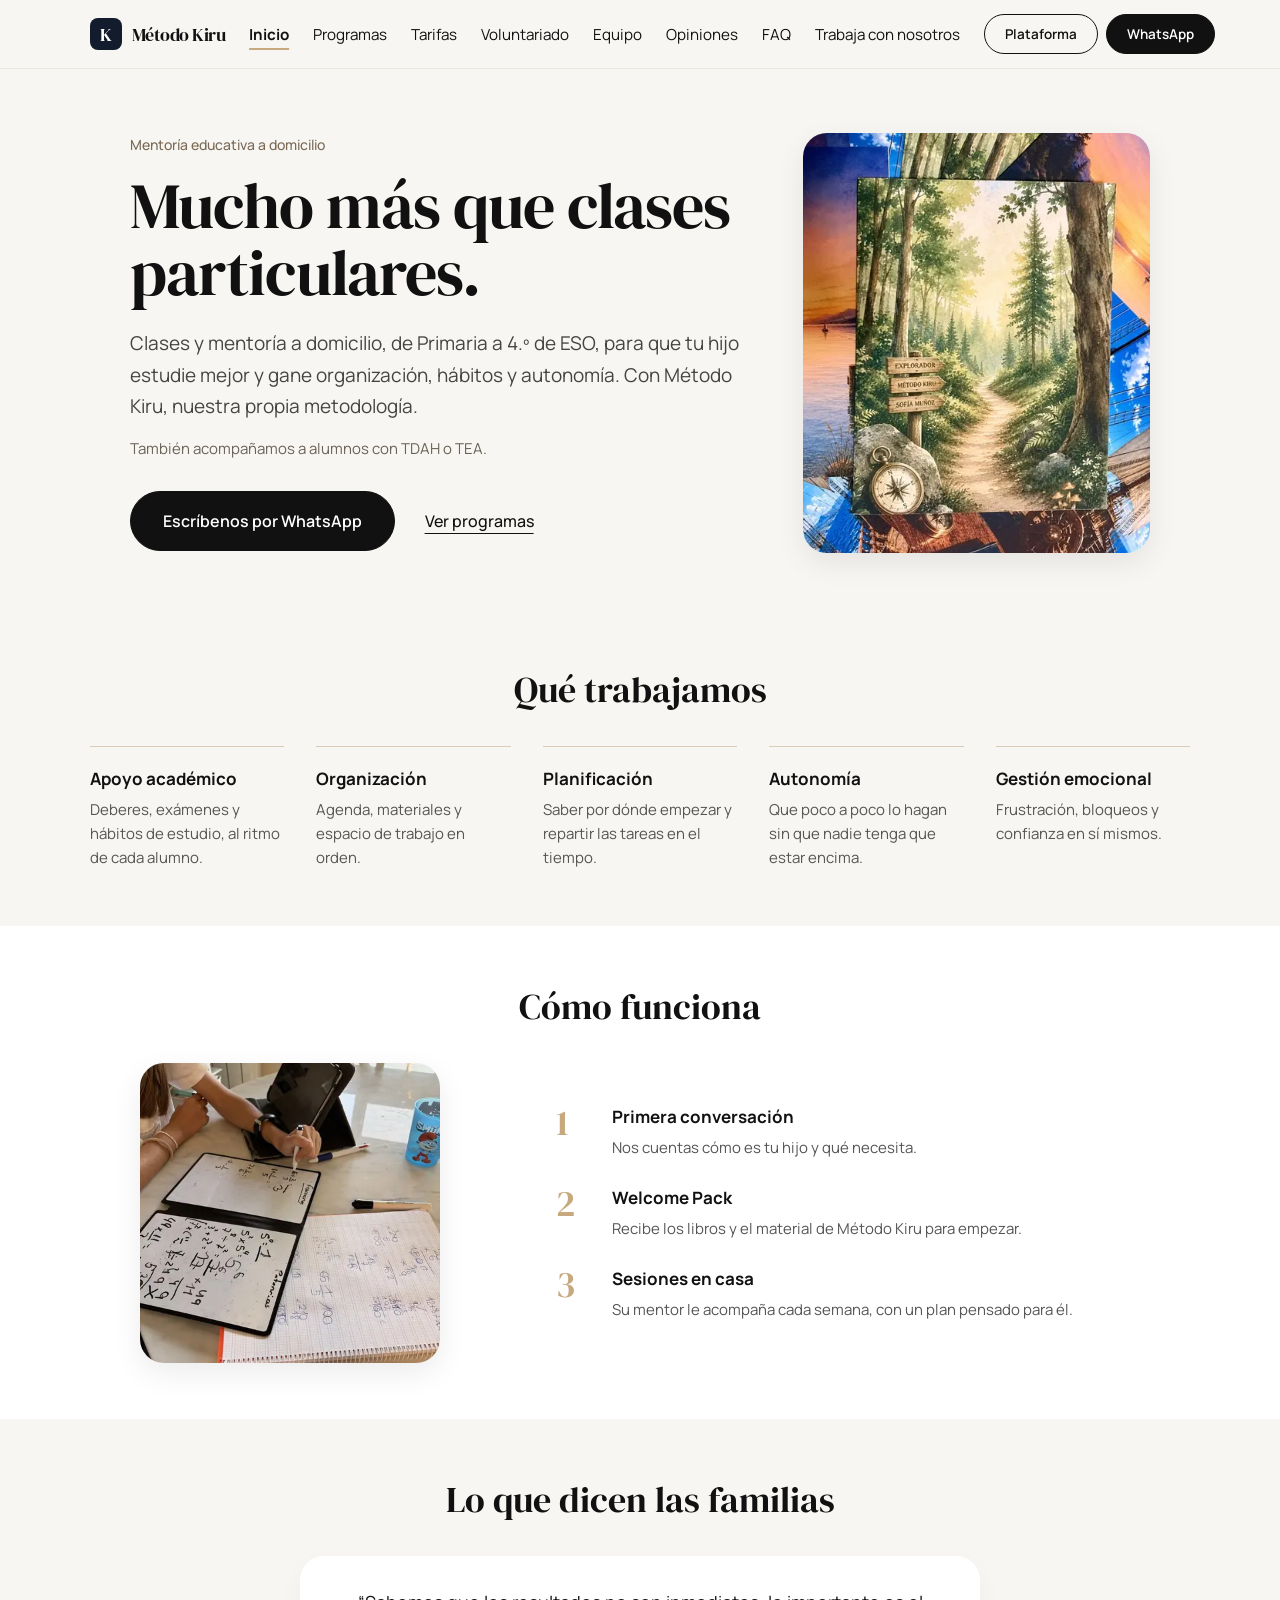
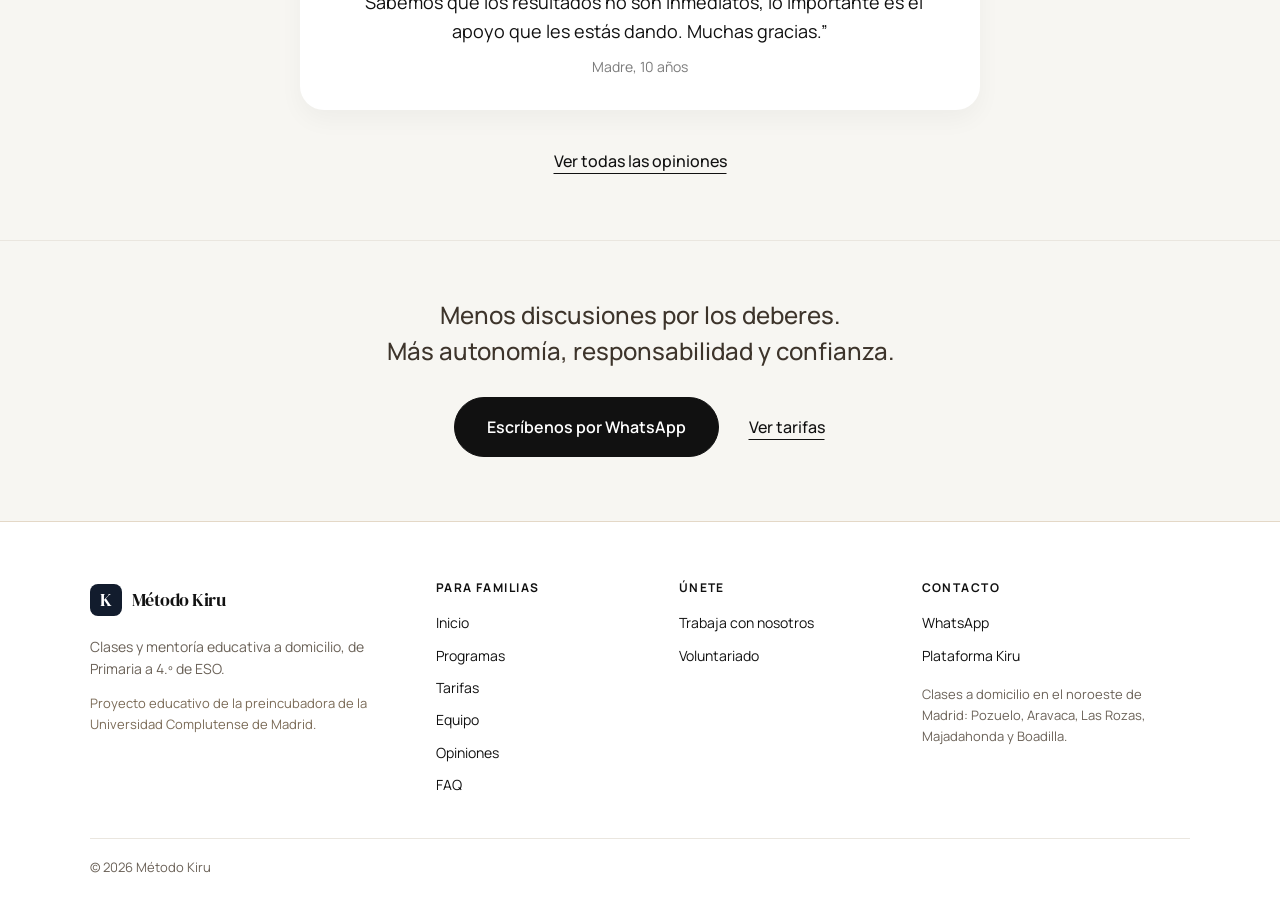
==== commit 9e171123: "Recupera Voluntariado y Trabaja con nosotros en la barra superior y deja Nuestro equipo como estaba " ====
--- a/index.html
+++ b/index.html
@@ -39,12 +39,12 @@
         <a href="/" aria-current="page">Inicio</a>
         <a href="/programas">Programas</a>
         <a href="/tarifas">Tarifas</a>
+        <a href="/voluntariado">Voluntariado</a>
         <a href="/equipo">Equipo</a>
         <a href="/testimonios">Opiniones</a>
         <a href="/faq">FAQ</a>
-        <a href="/trabaja-con-nosotros" class="nav-extra nav-extra-first">Trabaja con nosotros</a>
-        <a href="/voluntariado" class="nav-extra">Voluntariado</a>
-        <a href="https://campus.metodokiru.es/" target="_blank" rel="noopener" class="nav-extra">Plataforma Kiru</a>
+        <a href="/trabaja-con-nosotros">Trabaja con nosotros</a>
+        <a href="https://campus.metodokiru.es/" target="_blank" rel="noopener" class="nav-extra nav-extra-first">Plataforma Kiru</a>
         <a href="https://wa.me/34651382833?text=Hola%2C%20me%20gustar%C3%ADa%20informaci%C3%B3n%20sobre%20M%C3%A9todo%20Kiru." target="_blank" rel="noopener" class="nav-wa">Escríbenos por WhatsApp</a>
       </div>
       <div class="nav-actions">
@@ -195,7 +195,6 @@
           <li><a href="/equipo">Equipo</a></li>
           <li><a href="/testimonios">Opiniones</a></li>
           <li><a href="/faq">FAQ</a></li>
-          <li><a href="/condiciones">Condiciones de contratación</a></li>
         </ul>
       </div>
       <div>
--- a/style.css
+++ b/style.css
@@ -109,7 +109,7 @@
 
 .nav-links{
   display:flex;
-  gap:28px;
+  gap:24px;
   align-items:center;
   margin:0 auto;
 }
@@ -118,6 +118,7 @@
   text-decoration:none;
   color:var(--ink);
   font-size:.95rem;
+  white-space:nowrap;
   padding:12px 0;
   transition:opacity .2s ease;
 }
@@ -196,13 +197,13 @@
 body.menu-open .menu-btn span:nth-child(2){ opacity:0; }
 body.menu-open .menu-btn span:nth-child(3){ transform:translateY(-8px) rotate(-45deg); }
 
+@media(max-width:1240px){
+  .top-navbar{ padding:0 3%; }
+  .nav-links{ gap:18px; }
+  .nav-links a{ font-size:.88rem; }
+}
+
 @media(max-width:1100px){
-  .top-navbar{ padding:0 4%; }
-  .nav-links{ gap:20px; }
-  .nav-links a{ font-size:.9rem; }
-}
-
-@media(max-width:900px){
   :root{ --header-h:60px; }
   .top-navbar{ padding:0 5%; }
   .menu-btn{ display:inline-flex; }
@@ -785,127 +786,6 @@
   color: var(--muted);
 }
 
-.price-info{
-  max-width: 760px;
-  margin: 0 auto;
-  display: grid;
-  gap: 14px;
-}
-
-.price-note a{
-  color: var(--ink);
-  text-underline-offset: 3px;
-}
-
-.price-discounts{
-  background: var(--surface);
-  border: 1px solid var(--border);
-  border-radius: var(--radius);
-  padding: 20px 22px;
-  margin: 6px 0;
-}
-
-.price-discounts-title{
-  font-size: 12px;
-  font-weight: 700;
-  letter-spacing: .12em;
-  text-transform: uppercase;
-  color: var(--accent-text);
-  text-align: center;
-  margin-bottom: 12px;
-}
-
-.price-discounts ul{
-  list-style: none;
-  display: grid;
-  grid-template-columns: repeat(3, 1fr);
-  gap: 10px;
-}
-
-.price-discounts li{
-  display: grid;
-  gap: 4px;
-  text-align: center;
-  font-size: 14px;
-  color: var(--muted);
-}
-
-.price-discounts strong{
-  color: var(--ink);
-  font-size: 16px;
-}
-
-/* Condiciones de contratación */
-.conditions{
-  max-width: 760px;
-  margin: 0 auto 40px;
-  display: grid;
-  gap: 18px;
-}
-
-.condition-block{
-  background: var(--surface);
-  border: 1px solid var(--line);
-  border-radius: var(--radius);
-  padding: 24px 26px;
-}
-
-.condition-block h2{
-  font-size: 24px;
-  font-weight: 400;
-  margin-bottom: 10px;
-}
-
-.condition-block p,
-.condition-block li{
-  color: var(--text);
-  font-size: 15px;
-  line-height: 1.7;
-}
-
-.condition-block p + p,
-.condition-block ul + p{ margin-top: 10px; }
-
-.condition-block ul{
-  padding-left: 20px;
-  display: grid;
-  gap: 6px;
-}
-
-.condition-block a{
-  color: var(--ink);
-  text-underline-offset: 3px;
-}
-
-/* FAQ por temas */
-.faq-more{
-  margin: 8px 0 0;
-  font-size: 14px;
-}
-
-.faq-more a,
-.faq-answer a{
-  color: var(--ink);
-  text-underline-offset: 3px;
-}
-
-.faq-group-title{
-  font-family:'Manrope', sans-serif;
-  margin: 36px 0 12px;
-  font-size: 13px;
-  font-weight: 700;
-  letter-spacing: .12em;
-  text-transform: uppercase;
-  color: var(--accent-text);
-}
-
-.faq-group-title:first-of-type{ margin-top: 0; }
-
-@media (max-width: 600px){
-  .price-discounts ul{ grid-template-columns: 1fr; }
-  .condition-block{ padding: 20px; }
-}
-
 .testimonials{
   background: white;
   padding: 80px 7%;
@@ -1505,77 +1385,3 @@
   .job-card h2{ font-size:28px; }
   .job-card .subtitle{ font-size:1.05rem; margin-bottom:2rem; }
 }
-
-/* Equipo institucional */
-
-.team-intro{
-  max-width:720px;
-  margin:-12px auto 44px;
-  text-align:center;
-  font-size:18px;
-  line-height:1.7;
-  color:var(--text);
-}
-
-.roles-grid{
-  max-width:1100px;
-  margin:0 auto;
-  display:grid;
-  grid-template-columns:repeat(auto-fit, minmax(min(240px, 100%), 1fr));
-  gap:20px;
-}
-
-.role-card{
-  background:var(--surface);
-  border-radius:var(--radius-lg);
-  padding:28px 26px;
-  box-shadow:var(--shadow);
-}
-
-.role-card h2{
-  font-size:26px;
-  font-weight:400;
-  margin-bottom:10px;
-}
-
-.role-card p{
-  font-size:15px;
-  line-height:1.65;
-  color:var(--text);
-}
-
-.team-values{
-  max-width:1000px;
-  margin:0 auto;
-  display:grid;
-  grid-template-columns:repeat(auto-fit, minmax(min(260px, 100%), 1fr));
-  gap:32px;
-}
-
-.team-value{
-  border-top:1px solid #d9ccb9;
-  padding-top:20px;
-}
-
-.team-value h3{
-  font-size:17px;
-  font-weight:700;
-  margin-bottom:8px;
-}
-
-.team-value p{
-  font-size:15px;
-  line-height:1.65;
-  color:#555;
-}
-
-.team-join{
-  max-width:720px;
-  margin:0 auto;
-  text-align:center;
-}
-
-.team-join p{
-  color:var(--text);
-  line-height:1.7;
-}
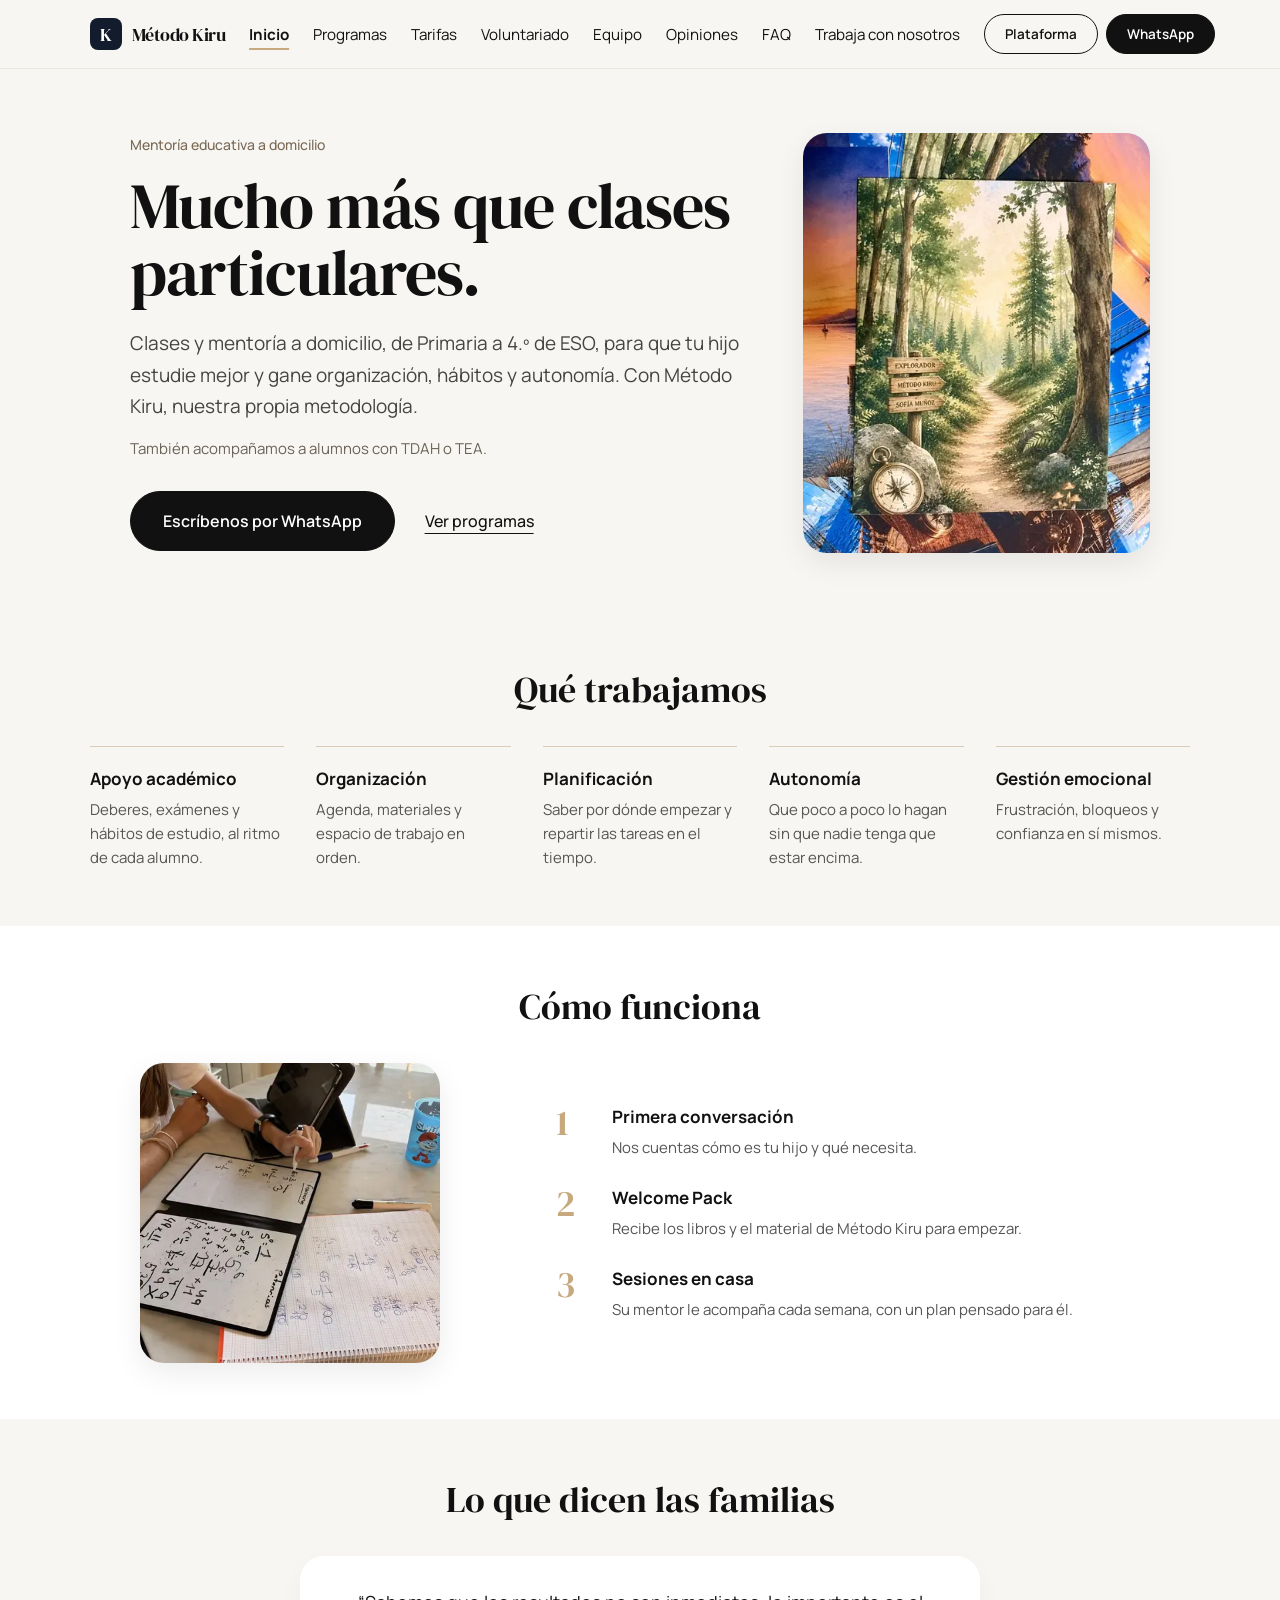
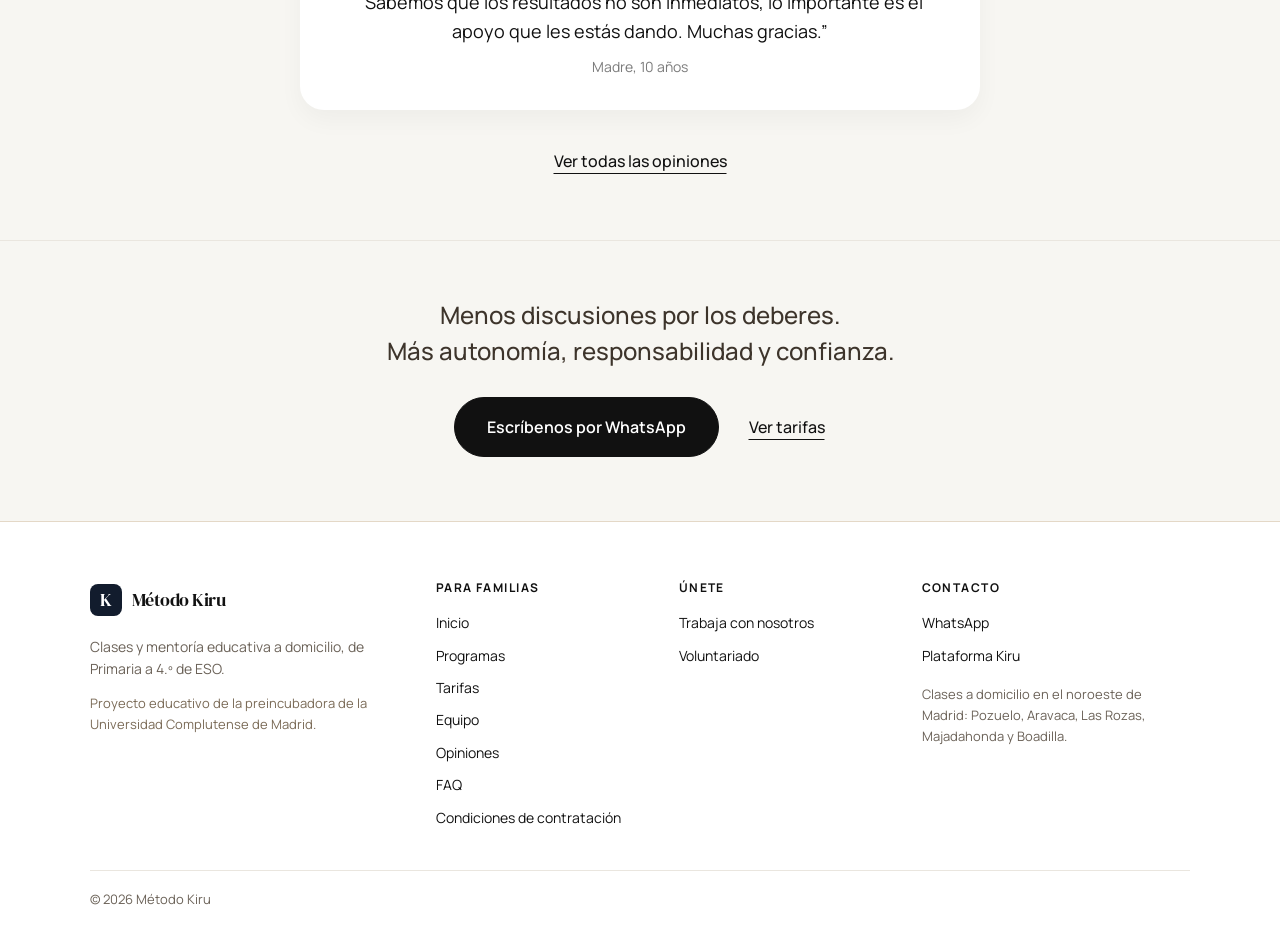
==== commit a149b780: "Merge branch 'claude/project-thread-9yqzqs-fase2' into claude/project-thread-9yqzqs-fase3" ====
--- a/index.html
+++ b/index.html
@@ -195,6 +195,7 @@
           <li><a href="/equipo">Equipo</a></li>
           <li><a href="/testimonios">Opiniones</a></li>
           <li><a href="/faq">FAQ</a></li>
+          <li><a href="/condiciones">Condiciones de contratación</a></li>
         </ul>
       </div>
       <div>
--- a/style.css
+++ b/style.css
@@ -786,6 +786,127 @@
   color: var(--muted);
 }
 
+.price-info{
+  max-width: 760px;
+  margin: 0 auto;
+  display: grid;
+  gap: 14px;
+}
+
+.price-note a{
+  color: var(--ink);
+  text-underline-offset: 3px;
+}
+
+.price-discounts{
+  background: var(--surface);
+  border: 1px solid var(--border);
+  border-radius: var(--radius);
+  padding: 20px 22px;
+  margin: 6px 0;
+}
+
+.price-discounts-title{
+  font-size: 12px;
+  font-weight: 700;
+  letter-spacing: .12em;
+  text-transform: uppercase;
+  color: var(--accent-text);
+  text-align: center;
+  margin-bottom: 12px;
+}
+
+.price-discounts ul{
+  list-style: none;
+  display: grid;
+  grid-template-columns: repeat(3, 1fr);
+  gap: 10px;
+}
+
+.price-discounts li{
+  display: grid;
+  gap: 4px;
+  text-align: center;
+  font-size: 14px;
+  color: var(--muted);
+}
+
+.price-discounts strong{
+  color: var(--ink);
+  font-size: 16px;
+}
+
+/* Condiciones de contratación */
+.conditions{
+  max-width: 760px;
+  margin: 0 auto 40px;
+  display: grid;
+  gap: 18px;
+}
+
+.condition-block{
+  background: var(--surface);
+  border: 1px solid var(--line);
+  border-radius: var(--radius);
+  padding: 24px 26px;
+}
+
+.condition-block h2{
+  font-size: 24px;
+  font-weight: 400;
+  margin-bottom: 10px;
+}
+
+.condition-block p,
+.condition-block li{
+  color: var(--text);
+  font-size: 15px;
+  line-height: 1.7;
+}
+
+.condition-block p + p,
+.condition-block ul + p{ margin-top: 10px; }
+
+.condition-block ul{
+  padding-left: 20px;
+  display: grid;
+  gap: 6px;
+}
+
+.condition-block a{
+  color: var(--ink);
+  text-underline-offset: 3px;
+}
+
+/* FAQ por temas */
+.faq-more{
+  margin: 8px 0 0;
+  font-size: 14px;
+}
+
+.faq-more a,
+.faq-answer a{
+  color: var(--ink);
+  text-underline-offset: 3px;
+}
+
+.faq-group-title{
+  font-family:'Manrope', sans-serif;
+  margin: 36px 0 12px;
+  font-size: 13px;
+  font-weight: 700;
+  letter-spacing: .12em;
+  text-transform: uppercase;
+  color: var(--accent-text);
+}
+
+.faq-group-title:first-of-type{ margin-top: 0; }
+
+@media (max-width: 600px){
+  .price-discounts ul{ grid-template-columns: 1fr; }
+  .condition-block{ padding: 20px; }
+}
+
 .testimonials{
   background: white;
   padding: 80px 7%;
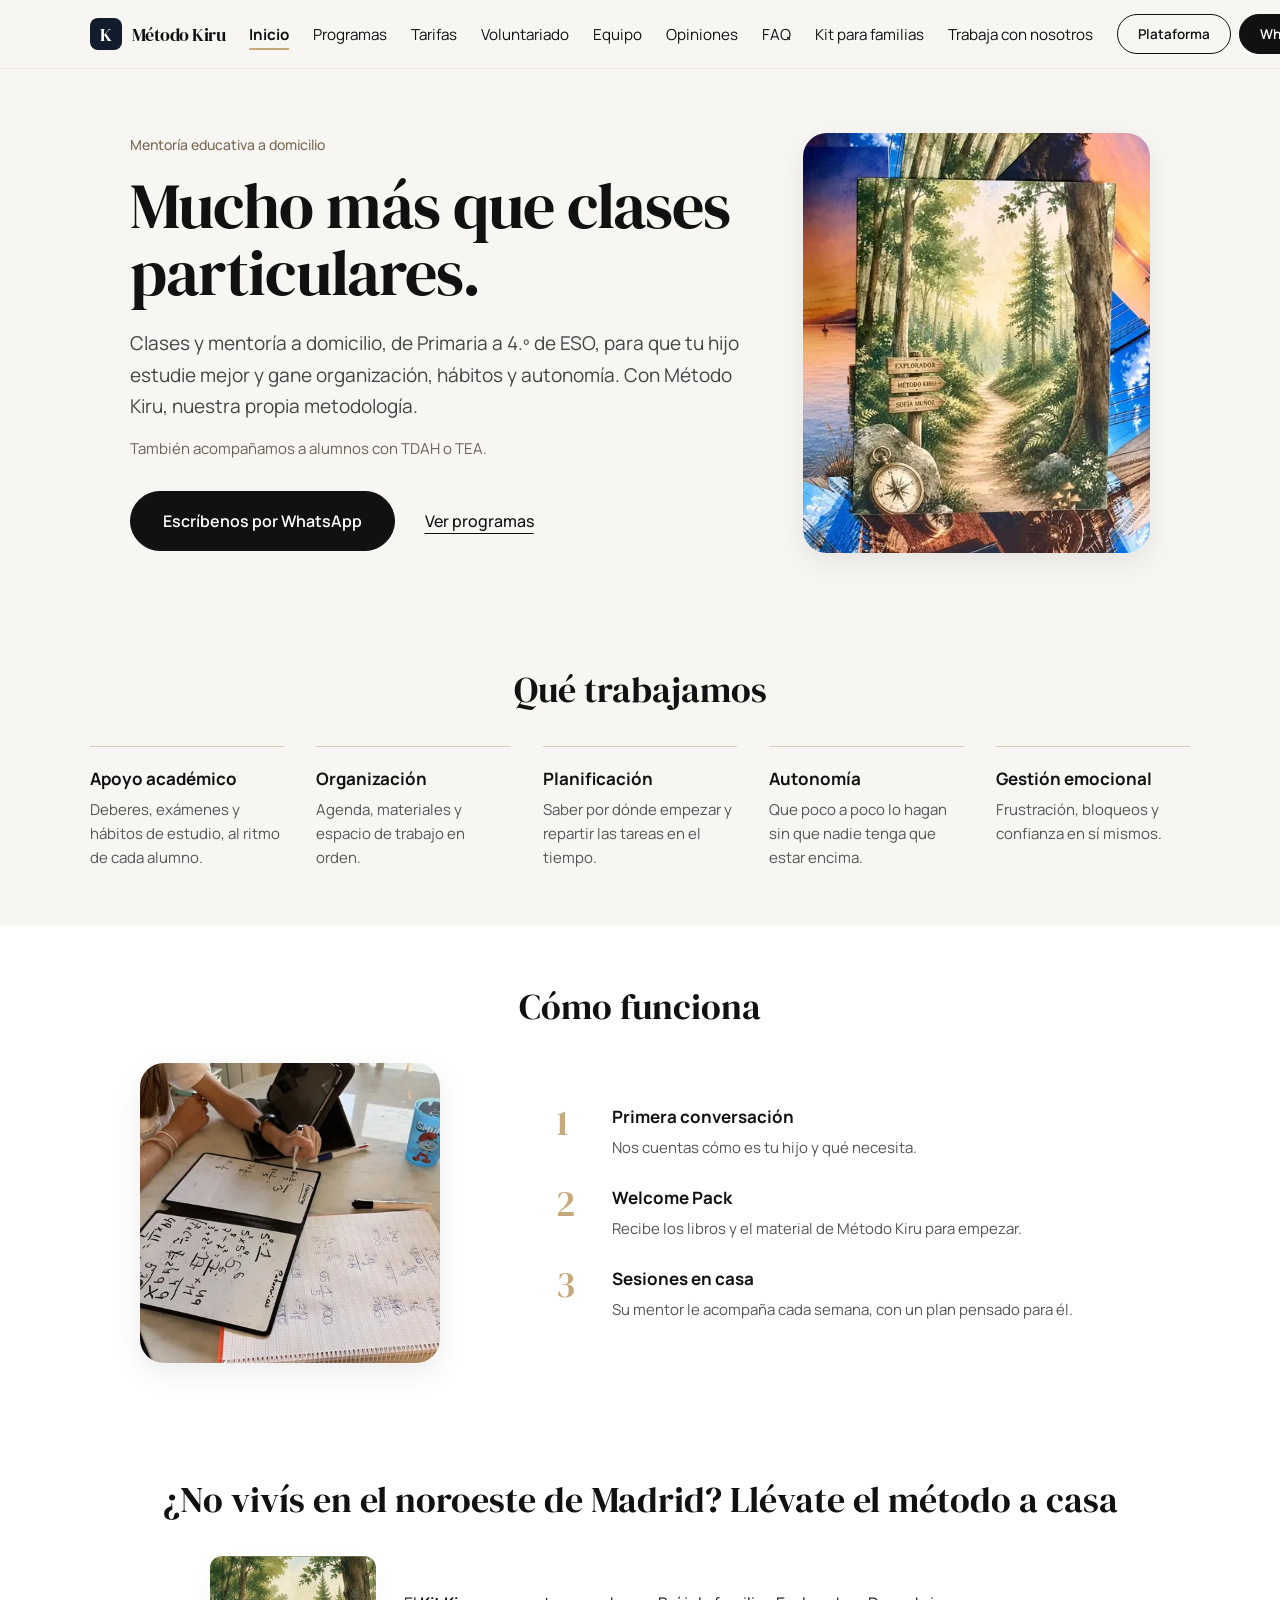
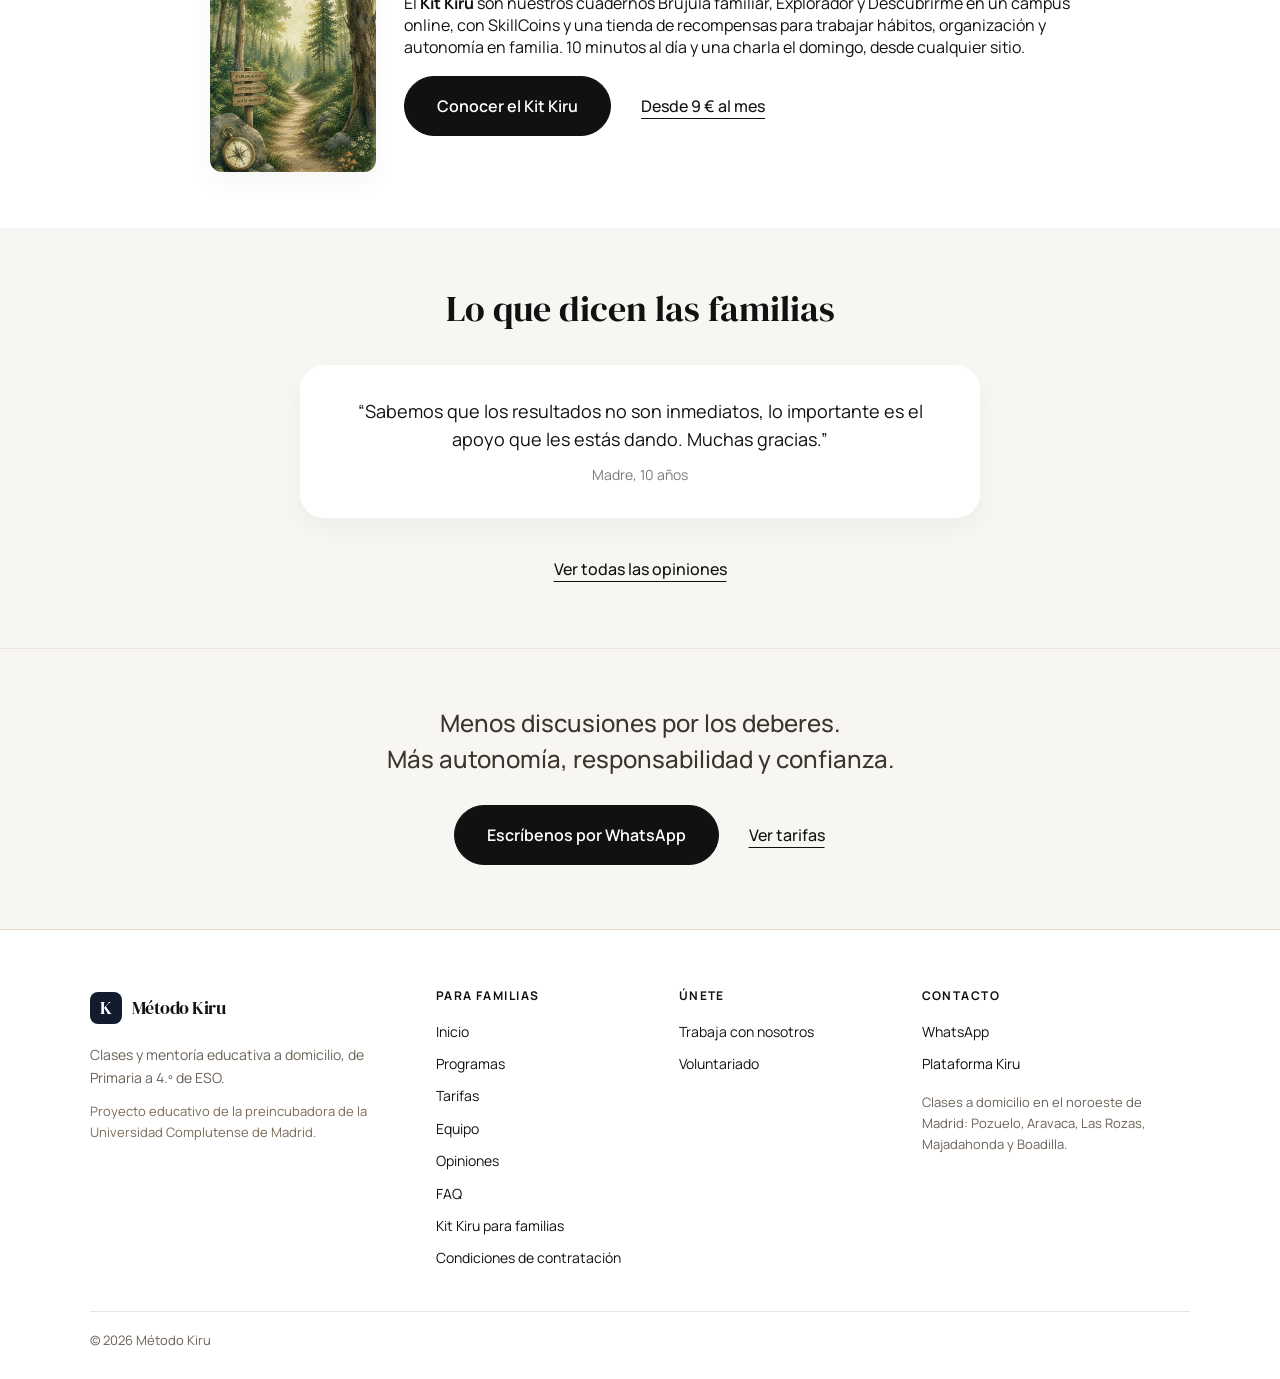
==== commit ac267073: "Web: enlace al Kit Kiru en el menú, el pie y la portada Co-Authored-By: Claude Opus 5.5 <noreply@ant" ====
--- a/index.html
+++ b/index.html
@@ -43,6 +43,7 @@
         <a href="/equipo">Equipo</a>
         <a href="/testimonios">Opiniones</a>
         <a href="/faq">FAQ</a>
+        <a href="https://campus-kit-kiru.vercel.app/">Kit para familias</a>
         <a href="/trabaja-con-nosotros">Trabaja con nosotros</a>
         <a href="https://campus.metodokiru.es/" target="_blank" rel="noopener" class="nav-extra nav-extra-first">Plataforma Kiru</a>
         <a href="https://wa.me/34651382833?text=Hola%2C%20me%20gustar%C3%ADa%20informaci%C3%B3n%20sobre%20M%C3%A9todo%20Kiru." target="_blank" rel="noopener" class="nav-wa">Escríbenos por WhatsApp</a>
@@ -145,6 +146,21 @@
     </div>
   </section>
 
+  <!-- KIT KIRU -->
+  <section class="section section-white kit-promo">
+    <h2 class="section-title">¿No vivís en el noroeste de Madrid? Llévate el método a casa</h2>
+    <div class="kit-promo-in">
+      <img src="/assets/kit-explorador.jpg" alt="Portada del cuaderno Explorador del Kit Kiru" width="166" height="215" loading="lazy">
+      <div>
+        <p>El <strong>Kit Kiru</strong> son nuestros cuadernos Brújula familiar, Explorador y Descubrirme en un campus online, con SkillCoins y una tienda de recompensas para trabajar hábitos, organización y autonomía en familia. 10 minutos al día y una charla el domingo, desde cualquier sitio.</p>
+        <div class="hero-buttons">
+          <a href="https://campus-kit-kiru.vercel.app/" class="primary">Conocer el Kit Kiru</a>
+          <a href="https://campus-kit-kiru.vercel.app/kit" class="text-link">Desde 9 € al mes</a>
+        </div>
+      </div>
+    </div>
+  </section>
+
   <!-- TESTIMONIOS -->
   <section class="section">
     <h2 class="section-title">Lo que dicen las familias</h2>
@@ -195,6 +211,7 @@
           <li><a href="/equipo">Equipo</a></li>
           <li><a href="/testimonios">Opiniones</a></li>
           <li><a href="/faq">FAQ</a></li>
+          <li><a href="https://campus-kit-kiru.vercel.app/">Kit Kiru para familias</a></li>
           <li><a href="/condiciones">Condiciones de contratación</a></li>
         </ul>
       </div>
--- a/style.css
+++ b/style.css
@@ -798,43 +798,6 @@
   text-underline-offset: 3px;
 }
 
-.price-discounts{
-  background: var(--surface);
-  border: 1px solid var(--border);
-  border-radius: var(--radius);
-  padding: 20px 22px;
-  margin: 6px 0;
-}
-
-.price-discounts-title{
-  font-size: 12px;
-  font-weight: 700;
-  letter-spacing: .12em;
-  text-transform: uppercase;
-  color: var(--accent-text);
-  text-align: center;
-  margin-bottom: 12px;
-}
-
-.price-discounts ul{
-  list-style: none;
-  display: grid;
-  grid-template-columns: repeat(3, 1fr);
-  gap: 10px;
-}
-
-.price-discounts li{
-  display: grid;
-  gap: 4px;
-  text-align: center;
-  font-size: 14px;
-  color: var(--muted);
-}
-
-.price-discounts strong{
-  color: var(--ink);
-  font-size: 16px;
-}
 
 /* Condiciones de contratación */
 .conditions{
@@ -903,7 +866,6 @@
 .faq-group-title:first-of-type{ margin-top: 0; }
 
 @media (max-width: 600px){
-  .price-discounts ul{ grid-template-columns: 1fr; }
   .condition-block{ padding: 20px; }
 }
 
@@ -1506,3 +1468,243 @@
   .job-card h2{ font-size:28px; }
   .job-card .subtitle{ font-size:1.05rem; margin-bottom:2rem; }
 }
+
+/* =========================
+   TARJETAS DE PROGRAMAS Y TARIFAS
+========================= */
+.programa-card,
+.tarifa-card{
+  display:flex;
+  flex-direction:column;
+  background:var(--surface);
+  border:1px solid var(--line);
+  border-radius:var(--radius-lg);
+  padding:40px 36px 36px;
+  box-shadow:var(--shadow);
+  position:relative;
+}
+
+.programa-card.destacado,
+.tarifa-card.destacado{
+  border:1.5px solid var(--ink);
+  box-shadow:0 18px 40px rgba(0,0,0,.08);
+}
+
+.etiqueta{
+  top:-14px;
+  left:36px;
+  right:auto;
+  background:var(--ink);
+  color:#fff;
+  padding:7px 14px;
+  font-size:12px;
+  font-weight:700;
+  letter-spacing:.02em;
+}
+
+.programa-header,
+.tarifa-header{
+  margin-bottom:22px;
+}
+
+.programa-header h2,
+.tarifa-card h2{
+  font-family:'DM Serif Display', Georgia, serif;
+  font-weight:400;
+  font-size:34px;
+  line-height:1.1;
+  color:var(--ink);
+  text-align:left;
+  margin-bottom:6px;
+}
+
+.programa-header p,
+.tarifa-header p{
+  color:var(--accent-text);
+  font-size:15px;
+}
+
+.programa-card > p{
+  color:var(--text);
+  line-height:1.65;
+  margin-bottom:14px;
+}
+
+.programa-card ul{
+  margin-bottom:28px;
+}
+
+.programa-card li{
+  border-bottom:1px solid var(--line);
+  color:var(--text);
+}
+
+.programa-card li:last-child{
+  border-bottom:0;
+}
+
+.programa-card li.si::before{
+  color:var(--gold);
+}
+
+.beneficio{
+  margin-top:auto;
+  padding:18px 20px;
+  border-top:0;
+  border-radius:var(--radius-sm);
+  background:var(--cream);
+}
+
+.beneficio strong{
+  margin-bottom:6px;
+}
+
+.precio-item{
+  padding:16px 0;
+  border-bottom:1px solid var(--line);
+}
+
+.precio-item span{
+  color:var(--text);
+}
+
+.precio-item strong{
+  font-size:1.35rem;
+  color:var(--ink);
+}
+
+.welcome-pack{
+  margin-top:20px;
+  padding:16px 18px;
+  border-radius:var(--radius-sm);
+  background:var(--cream);
+}
+
+.welcome-pack-photo{
+  width:72px;
+  border-radius:10px;
+}
+
+.welcome-pack-row{
+  color:var(--ink);
+}
+
+/* Descuentos y nota en Tarifas */
+.price-info{
+  max-width:760px;
+  margin:0 auto;
+  display:grid;
+  gap:16px;
+  justify-items:center;
+}
+
+.price-discounts{
+  display:flex;
+  flex-wrap:wrap;
+  align-items:center;
+  justify-content:center;
+  gap:10px 14px;
+}
+
+.price-discounts-title{
+  font-size:14px;
+  font-weight:700;
+  color:var(--brown);
+}
+
+.price-discounts ul{
+  list-style:none;
+  display:flex;
+  flex-wrap:wrap;
+  justify-content:center;
+  gap:8px;
+}
+
+.price-discounts li{
+  padding:8px 14px;
+  border-radius:999px;
+  background:var(--surface);
+  border:1px solid var(--border);
+  font-size:14px;
+  color:var(--text);
+}
+
+.price-discounts li strong{
+  color:var(--ink);
+  margin-left:4px;
+}
+
+/* Familias en Programas */
+.program-family{
+  max-width:1100px;
+  margin:72px auto 0;
+  padding:0 20px;
+  text-align:center;
+}
+
+.program-family h2{
+  font-size:34px;
+  font-weight:400;
+  margin-bottom:10px;
+}
+
+.program-family-intro{
+  color:var(--text);
+  max-width:620px;
+  margin:0 auto 32px;
+  line-height:1.65;
+}
+
+.family-points{
+  display:grid;
+  grid-template-columns:repeat(3,1fr);
+  gap:20px;
+  text-align:left;
+}
+
+.family-point{
+  background:var(--surface);
+  border:1px solid var(--line);
+  border-radius:var(--radius);
+  padding:24px;
+}
+
+.family-point h3{
+  font-size:16px;
+  font-weight:700;
+  color:var(--ink);
+  margin-bottom:8px;
+}
+
+.family-point p{
+  font-size:14px;
+  line-height:1.65;
+  color:var(--text);
+}
+
+.program-family-note{
+  max-width:720px;
+  margin:28px auto 0;
+  font-size:14px;
+  line-height:1.65;
+  color:var(--muted);
+}
+
+@media(max-width:760px){
+  .family-points{ grid-template-columns:1fr; }
+  .programa-card,
+  .tarifa-card{ padding:34px 22px 24px; }
+  .etiqueta{ left:22px; }
+  .programa-header h2,
+  .tarifa-card h2{ font-size:30px; }
+}
+
+.price-note a{ white-space:nowrap; }
+
+.programas-comparacion{ align-items:start; }
+
+/* Kit Kiru en la portada */
+.kit-promo-in{display:flex;gap:28px;align-items:center;max-width:860px;margin:0 auto}
+.kit-promo-in img{width:166px;height:auto;border-radius:12px;box-shadow:var(--shadow);flex-shrink:0}
+.kit-promo-in p{margin:0 0 18px}
+@media (max-width:640px){.kit-promo-in{flex-direction:column;text-align:center}.kit-promo-in .hero-buttons{justify-content:center}}
